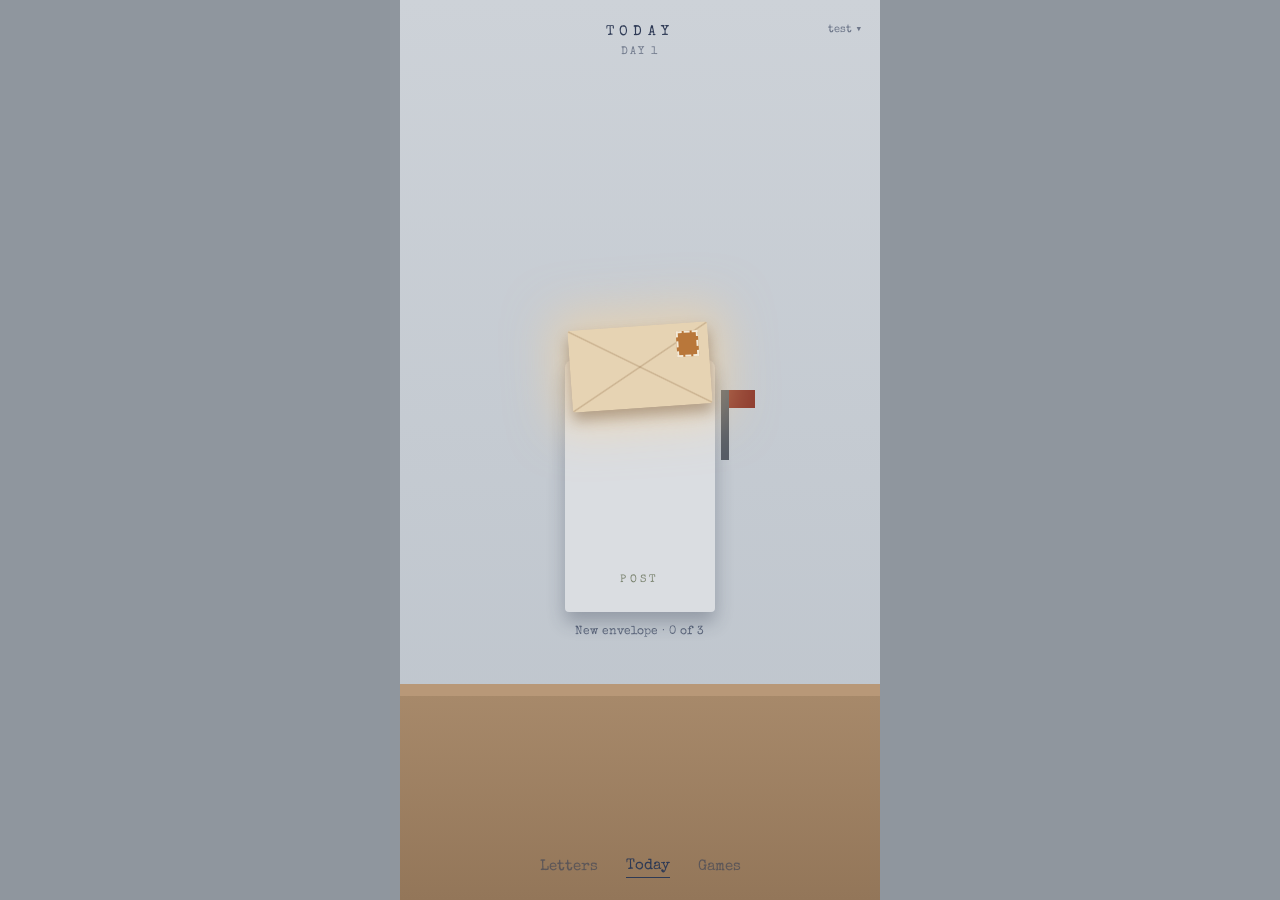
==== web/index.html @ 754bbfd7 "Clickable room prototype (visual v2): swipe between calendar, post and stamp board; envelope of 10 r" ====
<!doctype html>
<html lang="en" class="rmh"><head><meta charset="utf-8">
<meta name="viewport" content="width=device-width,initial-scale=1,viewport-fit=cover,user-scalable=no">
<meta name="theme-color" content="#CDD2D8">
<title>Postie — daily puzzles</title>
<link rel="preconnect" href="https://fonts.googleapis.com"><link rel="preconnect" href="https://fonts.gstatic.com" crossorigin>
<link rel="stylesheet" href="https://fonts.googleapis.com/css2?family=Playfair+Display:wght@600;700&family=Special+Elite&family=Fraunces:opsz,wght@9..144,500&family=Nunito:wght@400;600;700&display=swap">
<link rel="stylesheet" href="kit/kit.css">
<link rel="stylesheet" href="kit/room.css">
</head><body><div class="rm" id="room"></div>
<script src="kit/kit.js"></script>
<script src="games.js"></script>
<script src="js/room.js"></script>
</body></html>
---- web/kit/kit.css ----
/* Postie Kit — Milk · Apricot · Sage. Tokens from design/ref/ (ui-kit-sheet, milk-garden-palette).
   Games use only these tokens and classes; no game-specific colours. Light theme only (MVP). */
:root{
  --milk:#F5EFE5; --card:#FCF7EC; --sand:#EDE5D4; --line:#D8C6A9;
  --ink:#536342; --txt:#2F3A26; --mut:#7B8470; --bad:#B0603A;
  --apr:#E8B093; --sage:#B1BA96; --blue:#AECAD1; --butter:#F1CA7D;
  --r8:8px; --r12:12px; --r16:16px; --r20:20px;
  --font:'Nunito',system-ui,-apple-system,'Segoe UI',sans-serif;
  --title:'Fraunces',Georgia,serif;
}
*{box-sizing:border-box;-webkit-tap-highlight-color:transparent}
html,body{margin:0;min-height:100%;background:var(--milk);color:var(--txt);font:16px/1.45 var(--font);-webkit-text-size-adjust:100%}
body{touch-action:manipulation}
button{font:inherit;color:inherit}
#app{max-width:480px;margin:0 auto;min-height:100vh;min-height:100dvh;display:flex;flex-direction:column;position:relative}
main{flex:1;padding:4px 16px 28px}

/* header */
header{display:flex;align-items:center;justify-content:space-between;padding:12px 10px 4px;min-height:60px;gap:4px}
header .t{flex:1;text-align:center;min-width:0}
header h1{font:500 21px/1.2 var(--title);margin:0;letter-spacing:.01em}
header small{display:block;color:var(--mut);font-size:13px}
header .sp{width:44px;flex:none}
.ib{width:44px;height:44px;flex:none;border:0;background:none;color:var(--ink);display:grid;place-items:center;border-radius:var(--r12);cursor:pointer}
.ib:active{background:var(--sand)}
.ib[disabled]{opacity:.35;cursor:default}
svg.ic{width:24px;height:24px;stroke:currentColor;fill:none;stroke-width:1.6;stroke-linecap:round;stroke-linejoin:round}

/* gallery — layout after Almanac Training Mode: 2 per row, framed card, big icon, name, progress strip */
.gal-h{font:italic 600 34px/1.1 var(--title);text-align:center;margin:18px 0 22px;color:var(--txt)}
.tiles{display:grid;grid-template-columns:1fr 1fr;gap:16px 14px}
.tile{position:relative;display:flex;flex-direction:column;align-items:stretch;padding:0;border:2px solid var(--txt);border-radius:var(--r16);background:var(--card);
  box-shadow:0 4px 0 var(--txt);cursor:pointer;overflow:hidden;text-align:center;transition:transform .08s,box-shadow .08s}
.tile:active{transform:translateY(3px);box-shadow:0 1px 0 var(--txt)}
.tile .art{padding:18px 0 6px;display:grid;place-items:center}
.tile .art img{width:68%;max-width:120px;aspect-ratio:1;display:block;border-radius:22%;box-shadow:0 0 0 2px var(--txt)}
.tile b{display:block;font:600 19px/1.15 var(--title);padding:6px 8px 12px;letter-spacing:.01em}
.tile .pr{position:relative;height:30px;background:var(--sand);border-top:2px solid var(--txt);font:600 14px/30px var(--font);font-variant-numeric:tabular-nums;color:var(--txt)}
.tile .pr i{position:absolute;inset:0 auto 0 0;background:var(--sage)}
.tile .pr span{position:relative}
.tile .mail{position:absolute;top:8px;right:8px;width:34px;height:34px;border-radius:50%;background:var(--milk);border:2px solid var(--txt);display:grid;place-items:center;color:var(--txt)}
.tile .mail svg.ic{width:18px;height:18px}
.tile.away{background:var(--milk)} .tile.away .art,.tile.away b{opacity:.45}

/* level grid inside a game */
.prog{display:flex;align-items:center;gap:12px;margin:4px 6px 18px}
.bar{flex:1;height:10px;border-radius:5px;background:var(--sand);overflow:hidden}.bar i{display:block;height:100%;background:var(--sage)}
.lvgrid{display:grid;grid-template-columns:repeat(3,1fr);gap:12px;margin:0 6px}
.lv{aspect-ratio:1;border-radius:var(--r16);border:1.5px solid var(--line);background:var(--card);font:600 17px var(--font);cursor:pointer;display:flex;flex-direction:column;align-items:center;justify-content:center;gap:4px;color:var(--txt)}
.lv svg.ic{width:26px;height:26px;stroke-width:2}
.lv.done{background:var(--sage);border-color:var(--sage)}
.lv.cur{background:var(--ink);border-color:var(--ink);color:#fff}
.lv.far{opacity:.5;background:transparent}
.bottom{position:sticky;bottom:0;padding:12px 16px calc(14px + env(safe-area-inset-bottom));background:linear-gradient(to top,var(--milk) 70%,rgba(245,239,229,0))}

/* buttons */
.btn{min-height:48px;border-radius:var(--r12);border:1.5px solid var(--ink);background:var(--ink);color:#fff;font:600 16px var(--font);cursor:pointer;padding:0 22px;letter-spacing:.02em}
.btn.o{background:none;color:var(--ink)}
.btn.s{min-height:40px;font-size:15px;padding:0 16px}
.btn.w{width:100%}
.btn[disabled]{opacity:.4;cursor:default}
.btn:active{filter:brightness(.92)}
.row{display:flex;gap:10px;justify-content:center;flex-wrap:wrap;margin:12px 0}

/* in-game text */
.rules{background:var(--card);border:1px solid var(--line);border-radius:var(--r16);padding:10px 14px;font-size:14px;color:var(--mut);margin:2px 0 12px}
.rules b{color:var(--txt);font-weight:700}
.stat{display:flex;justify-content:center;gap:18px;color:var(--mut);margin:6px 0;font-size:15px;font-variant-numeric:tabular-nums}
.stat b{color:var(--txt);font-weight:700}
.msg{text-align:center;min-height:24px;color:var(--mut);margin:6px 0;font-size:15px}
.msg.bad{color:var(--bad)}
.lbl{font-size:12px;letter-spacing:.1em;text-transform:uppercase;color:var(--mut);margin:16px 0 8px}

/* board primitives */
.board{position:relative;margin:12px auto;user-select:none;-webkit-user-select:none;touch-action:none}
.grid{display:grid;gap:6px;margin:12px auto;user-select:none;-webkit-user-select:none;touch-action:none}
.cell{aspect-ratio:1;border-radius:var(--r12);border:1.5px solid var(--line);background:var(--card);display:grid;place-items:center;position:relative;font:700 20px var(--font);transition:background .15s,transform .12s}
.cell.void{visibility:hidden}
.cell.wall{background:var(--ink);border-color:var(--ink)}
.cell.sel{border-color:var(--blue);box-shadow:0 0 0 2px var(--blue)}
.c-apr{background:var(--apr);border-color:var(--apr)}.c-blue{background:var(--blue);border-color:var(--blue)}.c-sage{background:var(--sage);border-color:var(--sage)}.c-butter{background:var(--butter);border-color:var(--butter)}.c-sand{background:var(--line);border-color:var(--line)}.c-ink{background:var(--ink);border-color:var(--ink);color:#fff}
.on-color{color:#fff}
svg.pc{width:56%;height:56%;stroke:var(--txt);stroke-width:1.6;stroke-linejoin:round}
.c-apr svg.pc,.c-blue svg.pc,.c-sage svg.pc,.c-butter svg.pc,.c-sand svg.pc,.c-ink svg.pc{stroke:#fff;stroke-width:2}
.c-apr svg.ic,.c-blue svg.ic,.c-sage svg.ic,.c-butter svg.ic,.c-sand svg.ic,.c-ink svg.ic{stroke:#fff;stroke-width:2.2;width:60%;height:60%}
.badge{position:absolute;transform:translate(-50%,-50%);min-width:26px;height:26px;border-radius:13px;display:grid;place-items:center;font:700 13px var(--font);padding:0 6px;border:1.5px solid var(--txt);background:var(--card)}
.chips{display:flex;gap:8px;justify-content:center;flex-wrap:wrap}
.chip{min-width:48px;height:44px;border-radius:var(--r12);border:1.5px solid var(--line);background:var(--card);font:700 18px var(--font);cursor:pointer}
.chip.on{border-color:var(--ink);box-shadow:0 0 0 1.5px var(--ink)}.chip.used{opacity:.35}
.dim{opacity:.35}
.ghost{opacity:.5}

/* motion */
.shake{animation:pk-sh .22s}@keyframes pk-sh{25%{transform:translateX(-4px)}75%{transform:translateX(4px)}}
.popin{animation:pk-pop .22s ease-out}@keyframes pk-pop{0%{transform:scale(.86)}100%{transform:scale(1)}}
@media (prefers-reduced-motion:reduce){.shake,.popin,.tile{animation:none;transition:none}}

/* dialogs */
.ov{position:fixed;inset:0;background:rgba(245,239,229,.86);backdrop-filter:blur(6px);display:flex;align-items:center;justify-content:center;padding:28px;z-index:10}
.dlg{background:var(--card);border:1px solid var(--line);border-radius:var(--r20);padding:26px 22px;width:100%;max-width:360px;text-align:center}
.dlg h2{font:500 28px var(--title);margin:14px 0 4px}.dlg p{color:var(--mut);margin:0 0 18px}
.dlg .btn{width:100%;margin-top:8px}
.chk{width:58px;height:58px;margin:4px auto 0;border:1.5px solid var(--ink);border-radius:16px;transform:rotate(45deg);display:grid;place-items:center;color:var(--ink)}
.chk svg.ic{transform:rotate(-45deg);width:28px;height:28px}
a.lnk{color:var(--ink)}
---- web/kit/room.css ----
/* Postie room prototype — visual v2 (design/VISUAL.md): cool calculated room, warm real things from the postman. */
.rm{--navy:#2E3A55;--paper:#F3EAD8;--kraft:#E6D3B3;--wall1:#CDD2D8;--wall2:#BCC3CB;--wood1:#A88A6B;--wood2:#937659;--seal:#8C3A2E;
  --ochre:#B9773A;--dblue:#6F8FB3;--dsage:#4A5246;--mustard:#C9922E;--choco:#8C5A33}
html.rmh,html.rmh body{height:100%;margin:0;overflow:hidden;background:#8f969e;overscroll-behavior:none}
.rm{position:fixed;inset:0;max-width:480px;margin:0 auto;overflow:hidden;font-family:'Special Elite',ui-monospace,monospace;color:var(--navy);user-select:none;-webkit-user-select:none;touch-action:none;background:var(--wall1)}
.rm .serif{font-family:'Playfair Display',Georgia,serif}
.rm .obar button,.rm .tabs button,.rm .tool,.rm .pbtn,.rm .seal{font:inherit;color:inherit;background:none;border:0;cursor:pointer;padding:0}
/* layers */
.rm .ly{position:absolute;top:0;bottom:0;left:0;width:300%;will-change:transform}
.rm .wall{left:-20%;width:340%;background:linear-gradient(var(--wall1),var(--wall2))}
.rm .desk{position:absolute;left:-10%;right:-10%;bottom:0;height:24%;background:linear-gradient(var(--wood1),var(--wood2))}
.rm .desk:before{content:"";position:absolute;inset:0 0 auto;height:12px;background:#B89878}
.rm .pan{position:absolute;top:0;bottom:0;width:33.3333%}
/* top + nav */
.rm .hud{position:absolute;inset:0;pointer-events:none;z-index:5}
.rm .hud>*{pointer-events:auto}
.rm .title{position:absolute;top:calc(22px + env(safe-area-inset-top));left:0;right:0;text-align:center;font-size:14px;letter-spacing:.38em;pointer-events:none}
.rm .day{position:absolute;top:calc(44px + env(safe-area-inset-top));left:0;right:0;text-align:center;font-size:11px;letter-spacing:.2em;opacity:.55;pointer-events:none}
.rm .tabs{position:absolute;bottom:calc(22px + env(safe-area-inset-bottom));left:0;right:0;display:flex;justify-content:center;gap:28px;font-size:15px;color:rgba(46,58,85,.55)}
.rm .tabs button.on{color:var(--navy);border-bottom:1.5px solid var(--navy)}
.rm .tool{position:absolute;top:calc(16px + env(safe-area-inset-top));right:12px;font-size:11px;opacity:.6;padding:6px}
/* calendar object */
.rm .calo{position:absolute;left:12%;right:12%;top:20%;height:44%;background:var(--paper);border-radius:4px;box-shadow:0 10px 16px rgba(40,50,70,.22);cursor:pointer}
.rm .calo .hd{height:44px;background:var(--choco);color:var(--paper);display:grid;place-items:center;font-size:17px;letter-spacing:.3em;border-radius:4px 4px 0 0}
.rm .calo .rings{position:absolute;top:-8px;left:22%;right:22%;display:flex;justify-content:space-between}.rm .calo .rings i{width:8px;height:18px;border-radius:4px;background:#555c66}
.rm .calo .g{display:grid;grid-template-columns:repeat(7,1fr);gap:5px;padding:12px}
.rm .calo .g b{aspect-ratio:1;border-radius:3px;background:rgba(46,58,85,.07);position:relative}
.rm .calo .g b.s{background:var(--kraft)}.rm .calo .g b.s:after{content:"";position:absolute;inset:3px;border:1.5px solid rgba(140,58,46,.55);border-radius:50%}
.rm .calo .g b.t{outline:2px solid var(--navy)}
.rm .calo .ft{position:absolute;bottom:12px;left:0;right:0;text-align:center;font-size:13px}
/* post object */
.rm .boxo{position:absolute;left:50%;width:150px;margin-left:-75px;top:40%;height:28%;background:#DADDE1;border-radius:8px 8px 4px 4px;box-shadow:0 10px 18px rgba(40,50,70,.3);cursor:pointer}
.rm .boxo .slot{position:absolute;left:24px;right:24px;top:34px;height:10px;background:#3b4250;border-radius:4px}
.rm .boxo .lbl{position:absolute;left:0;right:0;bottom:16px;text-align:center;font-size:11px;letter-spacing:.3em}
.rm .boxo .flag{position:absolute;right:-14px;top:30px;width:8px;height:70px;background:#555c66;transform-origin:50% 100%}
.rm .boxo .flag:after{content:"";position:absolute;left:8px;top:0;width:26px;height:18px;background:var(--seal)}
.rm .boxo .flag.down{transform:rotate(90deg)}
.rm .envo{position:absolute;left:50%;top:calc(40% - 34px);width:140px;margin-left:-70px;height:82px;background:var(--kraft);border-radius:3px;transform:rotate(-4deg);cursor:pointer;
  box-shadow:0 8px 14px rgba(80,50,20,.35),0 0 46px 16px rgba(255,214,150,.5);animation:rm-breathe 3s ease-in-out infinite;
  background-image:linear-gradient(150deg,transparent 49%,rgba(120,80,40,.25) 50%,transparent 51%),linear-gradient(210deg,transparent 49%,rgba(120,80,40,.25) 50%,transparent 51%)}
.rm .envo .st{position:absolute;right:10px;top:8px;width:22px;height:26px;background:var(--ochre);outline:2px dashed var(--paper);outline-offset:-2px}
@keyframes rm-breathe{50%{box-shadow:0 8px 14px rgba(80,50,20,.35),0 0 60px 22px rgba(255,214,150,.65)}}
.rm .note{position:absolute;left:50%;top:calc(40% + 28% + 12px);transform:translateX(-50%);font-size:12px;opacity:.7;white-space:nowrap;text-align:center}
/* desk items */
.rm .letto{position:absolute;bottom:9%;width:120px;height:86px;background:var(--paper);transform:rotate(7deg);box-shadow:0 10px 16px rgba(60,40,20,.3);padding:11px;box-sizing:border-box;cursor:pointer}
.rm .letto p{margin:0 0 7px;height:4px;background:rgba(46,58,85,.35);border-radius:2px}
/* board object */
.rm .boardo{position:absolute;left:8%;right:8%;top:16%;bottom:30%;background:#5B4232;border-radius:6px;box-shadow:0 10px 18px rgba(40,50,70,.3);padding:10px;box-sizing:border-box;cursor:pointer;
  display:grid;grid-template-columns:repeat(3,1fr);grid-auto-rows:1fr;gap:7px;overflow:hidden}
/* stamps */
.rm .stp{background:var(--paper);padding:6px;position:relative;
  -webkit-mask:linear-gradient(#000 0 0) content-box,radial-gradient(2.6px at 50% 50%,#0000 96%,#000) -4px -4px/8px 8px;mask:linear-gradient(#000 0 0) content-box,radial-gradient(2.6px at 50% 50%,#0000 96%,#000) -4px -4px/8px 8px}
.rm .stp .in{height:100%;box-sizing:border-box;display:flex;flex-direction:column;align-items:center;justify-content:space-between;padding:6px 4px 5px;color:var(--paper);outline:2px solid var(--paper);outline-offset:-4px;text-align:center;overflow:hidden}
.rm .stp .in img{flex:1;min-height:0;width:78%;object-fit:contain;filter:grayscale(1) contrast(1.4) brightness(1.15);mix-blend-mode:screen;opacity:.9}
.rm .stp .nm{font:700 10px 'Playfair Display',Georgia,serif;text-transform:uppercase;letter-spacing:.03em;line-height:1.05}
.rm .stp .pg{font:700 13px 'Playfair Display',Georgia,serif;line-height:1}.rm .stp .pg small{font-size:10px;opacity:.8}
.rm .stp.away .in{background:transparent!important;color:rgba(46,58,85,.45);outline:1.5px dashed rgba(46,58,85,.35);justify-content:center;gap:4px;font-size:9px}
.rm .stp.mini .in{padding:3px}.rm .stp.mini .nm,.rm .stp.mini .pg{display:none}
/* overlays */
.rm .ov{position:absolute;inset:0;z-index:10;background:linear-gradient(var(--wall1),var(--wall2));display:flex;flex-direction:column;animation:rm-up .28s ease-out}
@keyframes rm-up{from{transform:translateY(40px);opacity:0}}
.rm .ov .obar{display:flex;align-items:center;justify-content:space-between;padding:calc(14px + env(safe-area-inset-top)) 12px 6px;font-size:14px;letter-spacing:.3em}
.rm .ov .obar button{width:44px;height:44px;display:grid;place-items:center}
.rm .ov .obar svg{width:24px;height:24px;stroke:var(--navy);fill:none;stroke-width:1.6;stroke-linecap:round;stroke-linejoin:round}
.rm .ov .body{flex:1;overflow:auto;padding:6px 16px 24px;touch-action:pan-y;-webkit-overflow-scrolling:touch}
.rm .hint{text-align:center;font-size:13px;margin:10px 0;opacity:.8}
.rm .pbtn{display:block;width:100%;height:48px;border-radius:10px;background:var(--navy)!important;color:var(--paper)!important;font-size:15px!important;letter-spacing:.12em;margin-top:12px}
.rm .pbtn.o{background:transparent!important;color:var(--navy)!important;border:1.5px solid var(--navy)!important}
.rm .pbtn[disabled]{opacity:.35}
/* envelope view */
.rm .envb{position:relative;height:190px;background:var(--kraft);border-radius:4px;box-shadow:0 10px 18px rgba(80,50,20,.3);margin-top:6px;
  background-image:linear-gradient(162deg,transparent 49.6%,rgba(120,80,40,.25) 50%,transparent 50.4%),linear-gradient(198deg,transparent 49.6%,rgba(120,80,40,.25) 50%,transparent 50.4%)}
.rm .envb .slots{position:absolute;right:12px;top:12px;display:flex;gap:6px}
.rm .envb .sl{width:40px;height:48px;border:1.5px dashed rgba(46,58,85,.45);border-radius:2px;display:grid;place-items:center;font-size:11px;color:rgba(46,58,85,.5)}
.rm .envb .sl.f{border:0}.rm .envb .sl .stp{width:40px;height:48px;box-sizing:border-box;padding:4px}
.rm .envb .to{position:absolute;left:18px;bottom:16px;font-size:12px;line-height:1.7}
.rm .seal{position:absolute;left:50%;top:84px;margin-left:-30px;width:60px;height:60px;border-radius:50%;background:var(--seal);box-shadow:0 3px 6px rgba(0,0,0,.3);display:grid;place-items:center;color:var(--paper);font:700 11px 'Playfair Display';text-align:center;line-height:1.15;cursor:pointer}
.rm .seal.open{background:#3f6b4f;animation:rm-pulse 1.4s ease-in-out infinite}
@keyframes rm-pulse{50%{transform:scale(1.08)}}
.rm .pm{position:absolute;left:120px;top:20px;width:86px;height:86px;border:2.5px solid rgba(140,58,46,.75);border-radius:50%;display:grid;place-items:center;font-size:11px;color:rgba(140,58,46,.85);transform:rotate(-14deg);text-align:center;line-height:1.3}
.rm .cards{display:grid;grid-template-columns:repeat(3,1fr);gap:9px}
.rm .card{height:100px;background:var(--paper);border-radius:4px;box-shadow:0 4px 8px rgba(40,50,70,.18);position:relative;padding:8px;box-sizing:border-box;text-align:left;cursor:pointer;overflow:hidden}
.rm .card .nm{font:700 10px 'Playfair Display';text-transform:uppercase;line-height:1.1}
.rm .card img{position:absolute;left:50%;top:52%;width:44px;height:44px;margin:-22px 0 0 -22px;opacity:.85}
.rm .card .d{position:absolute;left:8px;bottom:6px;font-size:11px;letter-spacing:.15em}
.rm .card .lv{position:absolute;right:8px;bottom:6px;font-size:11px;opacity:.7}
.rm .card.done:after{content:"✓";position:absolute;right:6px;top:22px;width:38px;height:38px;border:2px solid rgba(140,58,46,.7);border-radius:50%;transform:rotate(-12deg);display:grid;place-items:center;color:rgba(140,58,46,.8);font-size:18px}
.rm .card.x{grid-column:span 3;height:76px;background:var(--navy);color:var(--paper)}.rm .card.x img{left:auto;right:24px;filter:invert(1);opacity:.7}
/* letter view */
.rm .paper{background:var(--paper);border-radius:3px;box-shadow:0 12px 22px rgba(40,50,70,.25);padding:26px 22px 30px;margin-top:8px;font-size:17px;line-height:1.55;color:#1f2638;transform:rotate(-.6deg)}
.rm .paper .re{margin-top:18px;padding-top:14px;border-top:1px dashed rgba(46,58,85,.3)}
.rm .paper .sg{margin-top:22px;text-align:right;font-size:13px;opacity:.6;letter-spacing:.2em}
/* stamp picker */
.rm .pick{display:grid;grid-template-columns:repeat(3,1fr);gap:10px;margin-top:10px}
.rm .pick .stp{height:118px;cursor:pointer}.rm .pick .stp.on{outline:3px solid var(--navy);outline-offset:2px}
.rm .pick .stp .lvn{position:absolute;right:10px;top:9px;font:700 11px 'Playfair Display';color:var(--paper)}
/* games sheet */
.rm .sheet{background:#5B4232;border-radius:6px;padding:12px;display:grid;grid-template-columns:repeat(3,1fr);grid-auto-rows:118px;gap:10px;grid-auto-flow:dense}
.rm .sheet .stp{cursor:pointer}.rm .sheet .stp.t{grid-row:span 2}.rm .sheet .stp.w{grid-column:span 2}
.rm .sheet .stp.t .nm{font-size:12px}.rm .sheet .stp .pg{font-size:15px}
/* levels */
.rm .lvg{display:grid;grid-template-columns:repeat(3,1fr);gap:10px}
.rm .lvg button{aspect-ratio:1;background:var(--paper);border-radius:4px;box-shadow:0 3px 6px rgba(40,50,70,.15);font:700 18px 'Playfair Display';color:var(--navy);position:relative}
.rm .lvg button.done{background:var(--kraft)}.rm .lvg button.done:after{content:"";position:absolute;inset:16%;border:2px solid rgba(140,58,46,.55);border-radius:50%;transform:rotate(-10deg)}
.rm .lvg button.cur{background:var(--navy);color:var(--paper)}
.rm .lvg button small{display:block;font:11px 'Special Elite';letter-spacing:.1em;opacity:.6}
/* calendar view */
.rm .calv{background:var(--paper);border-radius:4px;box-shadow:0 10px 18px rgba(40,50,70,.22);padding-bottom:14px}
.rm .calv .hd{height:50px;background:var(--choco);color:var(--paper);display:grid;place-items:center;font-size:17px;letter-spacing:.25em;border-radius:4px 4px 0 0}
.rm .calv .wk,.rm .calv .days{display:grid;grid-template-columns:repeat(7,1fr);gap:5px;padding:0 10px}
.rm .calv .wk{padding-top:10px;font-size:10px;opacity:.6;text-align:center}
.rm .calv .dd{height:54px;border-radius:3px;background:rgba(46,58,85,.05);position:relative;font-size:10px;padding:3px;box-sizing:border-box;opacity:.7;cursor:default}
.rm .calv .dd.s{background:transparent;opacity:1;cursor:pointer}
.rm .calv .dd.s .e{position:absolute;left:3px;right:3px;bottom:4px;height:27px;background:var(--kraft);border-radius:2px;box-shadow:0 2px 3px rgba(0,0,0,.15)}
.rm .calv .dd.s .e i{position:absolute;top:3px;width:8px;height:10px;outline:1px solid var(--paper);outline-offset:-1px}
.rm .calv .dd.s .e:after{content:"";position:absolute;right:-3px;top:-7px;width:16px;height:16px;border:1.5px solid rgba(140,58,46,.6);border-radius:50%}
.rm .calv .dd.t{outline:2px solid var(--navy);opacity:1}
.rm .calv .ft{text-align:center;font-size:13px;margin-top:12px}
/* play */
.rm .ov.play{background:#C9CED4}
.rm .ov.play .body{padding-top:0}
.rm .ov.play .stage{background:var(--paper);border-radius:6px;box-shadow:0 12px 22px rgba(40,50,70,.22);padding:10px 8px 14px;margin-top:4px}
.rm .ov.play .rules{font-family:system-ui,sans-serif}
.rm .toast{position:absolute;left:50%;bottom:90px;transform:translateX(-50%);background:var(--navy);color:var(--paper);padding:10px 16px;border-radius:8px;font-size:13px;z-index:30;white-space:nowrap;animation:rm-up .25s ease-out}
.rm .wonstamp{display:flex;gap:16px;align-items:center;justify-content:center;margin:16px 0}
.rm .wonstamp .stp{width:86px;height:104px;animation:rm-drop .5s cubic-bezier(.2,1.4,.4,1)}
@keyframes rm-drop{from{transform:translateY(-60px) rotate(-20deg);opacity:0}}
.rm .ly{pointer-events:none}.rm [data-tap]{pointer-events:auto}
.rm .stp .in img{filter:none;mix-blend-mode:normal;opacity:1;border-radius:18%;max-width:64px}
.rm .stp.mini .in img{width:84%}
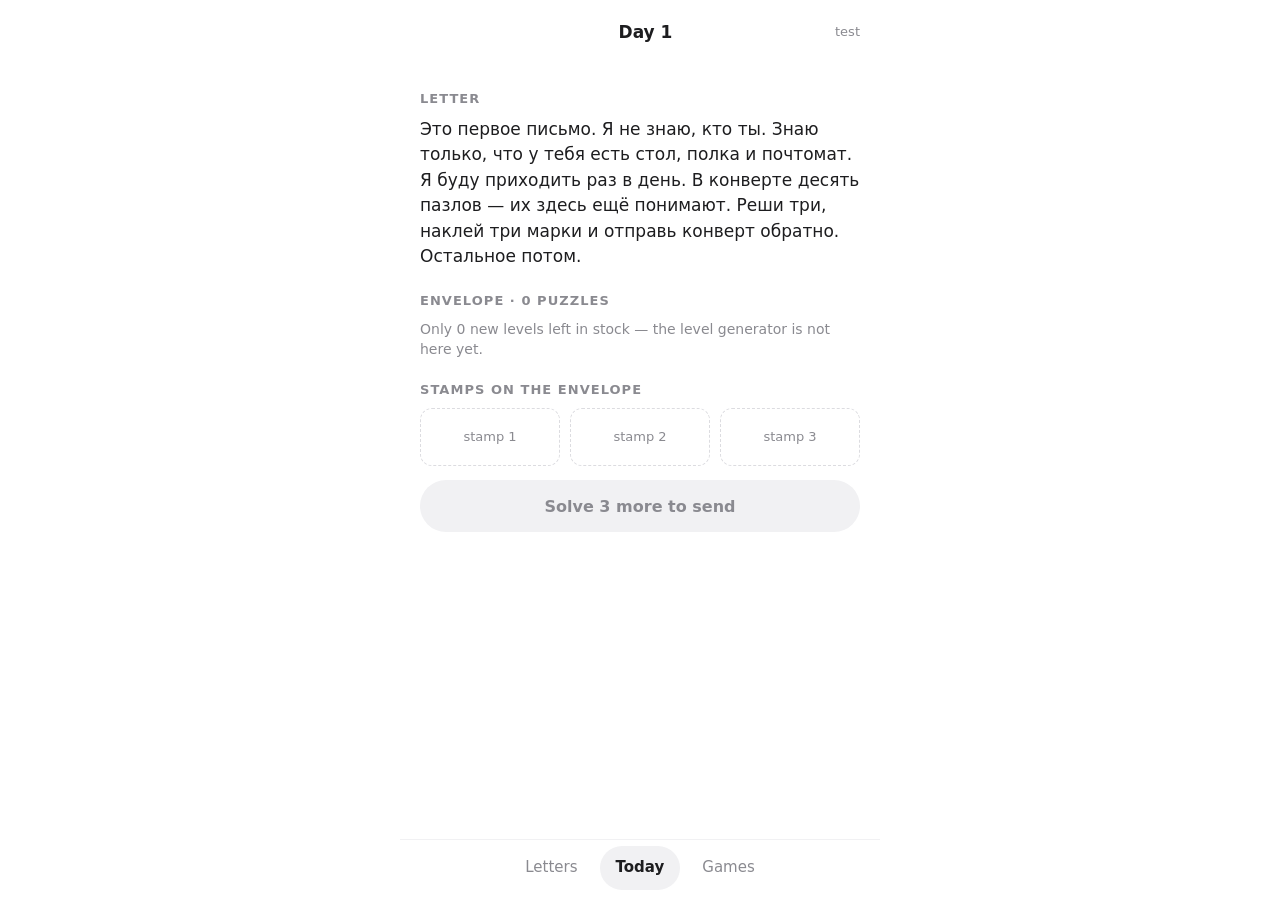
==== commit 4721c870: "Flat prototype of the whole loop: three screens, letter open at once, envelope of 10 new levels (1-5" ====
--- a/web/index.html
+++ b/web/index.html
@@ -1,14 +1,12 @@
 <!doctype html>
-<html lang="en" class="rmh"><head><meta charset="utf-8">
+<html lang="en"><head><meta charset="utf-8">
 <meta name="viewport" content="width=device-width,initial-scale=1,viewport-fit=cover,user-scalable=no">
-<meta name="theme-color" content="#CDD2D8">
+<meta name="theme-color" content="#FFFFFF">
 <title>Postie — daily puzzles</title>
-<link rel="preconnect" href="https://fonts.googleapis.com"><link rel="preconnect" href="https://fonts.gstatic.com" crossorigin>
-<link rel="stylesheet" href="https://fonts.googleapis.com/css2?family=Playfair+Display:wght@600;700&family=Special+Elite&family=Fraunces:opsz,wght@9..144,500&family=Nunito:wght@400;600;700&display=swap">
 <link rel="stylesheet" href="kit/kit.css">
-<link rel="stylesheet" href="kit/room.css">
-</head><body><div class="rm" id="room"></div>
+<link rel="stylesheet" href="kit/flat.css">
+</head><body><div class="fl" id="app"></div>
 <script src="kit/kit.js"></script>
 <script src="games.js"></script>
-<script src="js/room.js"></script>
+<script src="js/main.js"></script>
 </body></html>
--- a/web/kit/flat.css
+++ b/web/kit/flat.css
@@ -0,0 +1,61 @@
+/* Postie — flat prototype (author decision 2026-11-16): no art, white screen, plain dots. Logic first, art later.
+   Overrides the old kit tokens so game boards are flat too. */
+:root{
+  --milk:#FFFFFF; --card:#FFFFFF; --sand:#F1F1F3; --line:#DCDCE0;
+  --ink:#1D1D1F; --txt:#1D1D1F; --mut:#8A8A90; --bad:#E8475F;
+  --apr:#E8475F; --sage:#7BB58A; --blue:#6C8CC4; --butter:#FFCB5C;
+  --font:system-ui,-apple-system,'Segoe UI',Roboto,sans-serif; --title:var(--font);
+  --easy:#6C8CC4; --mid:#FFCB5C; --hard:#E8475F; --top:#1D1D1F;
+}
+html,body{height:100%;background:#fff;overflow:hidden}
+.fl{max-width:480px;margin:0 auto;height:100vh;height:100dvh;display:flex;flex-direction:column;position:relative;background:#fff}
+.fl .top{display:flex;align-items:center;justify-content:space-between;padding:10px 16px 6px;min-height:52px;flex:none}
+.fl .top b{font-weight:600;font-size:17px}
+.fl .top button,.fl .tabs button{border:0;background:none;cursor:pointer}
+.fl .top .tst{color:var(--mut);font-size:13px;min-height:44px;padding:0 4px}
+.fl .pans{flex:1;display:flex;overflow-x:auto;overflow-y:hidden;scroll-snap-type:x mandatory;scrollbar-width:none}
+.fl .pans::-webkit-scrollbar{display:none}
+.fl .pan{flex:0 0 100%;scroll-snap-align:center;scroll-snap-stop:always;overflow-y:auto;padding:8px 20px 24px}
+.fl .tabs{flex:none;display:flex;justify-content:center;gap:6px;padding:6px 16px calc(10px + env(safe-area-inset-bottom));border-top:1px solid var(--sand)}
+.fl .tabs button{min-height:44px;padding:0 16px;color:var(--mut);font-size:15px;border-radius:22px}
+.fl .tabs button.on{color:var(--txt);background:var(--sand);font-weight:600}
+.fl h2{font-size:13px;font-weight:600;letter-spacing:.08em;text-transform:uppercase;color:var(--mut);margin:22px 0 8px}
+.fl .letter{font-size:17px;line-height:1.5}
+.fl .letter .re{margin-top:12px;color:var(--mut)}
+.fl .rowi{display:flex;align-items:center;gap:12px;min-height:52px;width:100%;border:0;border-bottom:1px solid var(--sand);background:none;text-align:left;cursor:pointer;padding:0;font-size:16px;color:var(--txt)}
+.fl .rowi .nm{flex:1}
+.fl .rowi small{color:var(--mut);font-size:14px;font-variant-numeric:tabular-nums}
+.fl .rowi.away{color:var(--mut);cursor:default}
+.fl .dot{width:22px;height:22px;border-radius:50%;flex:none;display:grid;place-items:center;color:#fff;border:2px solid transparent}
+.fl .dot.d1{border-color:var(--easy)}.fl .dot.d2{border-color:var(--mid)}.fl .dot.d3{border-color:var(--hard)}.fl .dot.d4{border-color:var(--top)}
+.fl .dot.ok.d1{background:var(--easy)}.fl .dot.ok.d2{background:var(--mid)}.fl .dot.ok.d3{background:var(--hard)}.fl .dot.ok.d4{background:var(--top)}
+.fl .dot svg.ic{width:14px;height:14px;stroke-width:3}
+.fl .stick{min-height:36px;padding:0 12px;border-radius:18px;border:1.5px solid var(--line);background:#fff;font-size:13px;cursor:pointer;color:var(--txt)}
+.fl .stick.on{background:var(--txt);border-color:var(--txt);color:#fff}
+.fl .slots{display:flex;gap:10px;margin:8px 0 14px}
+.fl .slot{flex:1;min-height:58px;border-radius:12px;border:1.5px dashed var(--line);display:flex;flex-direction:column;align-items:center;justify-content:center;font-size:13px;color:var(--mut);text-align:center;padding:4px}
+.fl .slot.f{border-style:solid;color:#fff;font-weight:600}
+.fl .slot.f small{font-weight:400;opacity:.9}
+.fl .slot.d1{background:var(--easy);border-color:var(--easy)}.fl .slot.d2{background:var(--mid);border-color:var(--mid);color:var(--txt)}.fl .slot.d3{background:var(--hard);border-color:var(--hard)}.fl .slot.d4{background:var(--top);border-color:var(--top)}
+.fl .big{width:100%;min-height:52px;border-radius:26px;border:0;background:var(--txt);color:#fff;font-size:16px;font-weight:600;cursor:pointer}
+.fl .big[disabled]{background:var(--sand);color:var(--mut);cursor:default}
+.fl .big.o{background:var(--sand);color:var(--txt);margin-top:10px}
+.fl .note{color:var(--mut);font-size:14px;margin:8px 0}
+.fl .days{display:grid;grid-template-columns:repeat(7,1fr);gap:10px 6px;margin-top:8px}
+.fl .dd{aspect-ratio:1;border-radius:50%;border:1.5px solid var(--line);background:#fff;font-size:14px;cursor:pointer;color:var(--txt);padding:0}
+.fl .dd.s{background:var(--txt);border-color:var(--txt);color:#fff}
+.fl .dd.t{border-color:var(--txt);border-width:2px}
+.fl .dd.no{border-color:transparent;color:var(--line);cursor:default}
+.fl .lvs{display:grid;grid-template-columns:repeat(5,1fr);gap:10px;margin-top:8px}
+.fl .lvs button{aspect-ratio:1;border-radius:50%;border:2px solid var(--line);background:#fff;font-size:15px;cursor:pointer;padding:0;color:var(--txt)}
+.fl .lvs .d1{border-color:var(--easy)}.fl .lvs .d2{border-color:var(--mid)}.fl .lvs .d3{border-color:var(--hard)}.fl .lvs .d4{border-color:var(--top)}
+.fl .lvs .ok.d1{background:var(--easy);color:#fff}.fl .lvs .ok.d2{background:var(--mid)}.fl .lvs .ok.d3{background:var(--hard);color:#fff}.fl .lvs .ok.d4{background:var(--top);color:#fff}
+/* full-screen sheet (play, game page, a past day, test) */
+.fl .sh{position:absolute;inset:0;background:#fff;z-index:5;display:flex;flex-direction:column}
+.fl .sh .bar2{display:flex;align-items:center;justify-content:space-between;padding:6px 6px 2px;flex:none;min-height:56px}
+.fl .sh .bar2 .t{flex:1;text-align:center;font-weight:600}
+.fl .sh .bar2 .t small{display:block;font-weight:400;color:var(--mut);font-size:13px}
+.fl .sh .body{flex:1;overflow-y:auto;padding:4px 20px 28px}
+.fl .sh.play .body{padding:4px 12px 28px}
+.fl .toast{position:absolute;left:50%;bottom:84px;transform:translateX(-50%);background:var(--txt);color:#fff;padding:10px 16px;border-radius:20px;font-size:14px;z-index:9;white-space:nowrap}
+.fl .rules{border:0;background:var(--sand);border-radius:12px}
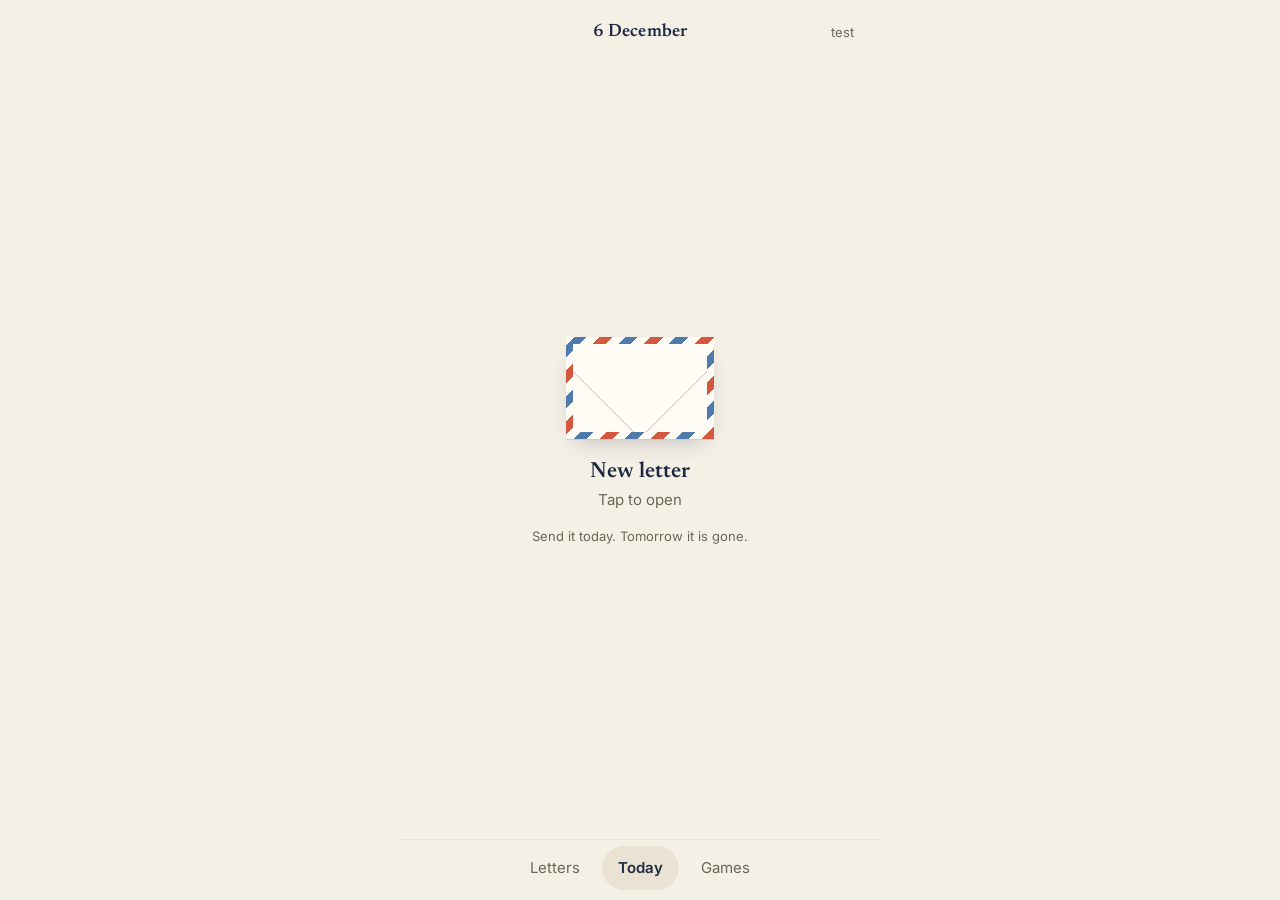
==== commit 9b78b022: "Three looks on the live prototype (test > Look): Post — paper, ink, airmail edge and perforated stam" ====
--- a/web/index.html
+++ b/web/index.html
@@ -1,8 +1,13 @@
 <!doctype html>
 <html lang="en"><head><meta charset="utf-8">
 <meta name="viewport" content="width=device-width,initial-scale=1,viewport-fit=cover,user-scalable=no">
-<meta name="theme-color" content="#FFFFFF">
 <title>Postie — daily puzzles</title>
+<script>/* the look is chosen before anything is drawn: post (default) · night · plain — switch in "test" */
+(function () { var l = 'post'; try { l = localStorage.getItem('postie:look') || l; } catch (e) {}
+  document.documentElement.setAttribute('data-look', l);
+  var m = document.createElement('meta'); m.name = 'theme-color'; m.content = { post: '#F5F0E6', night: '#131926', plain: '#FFFFFF' }[l] || '#F5F0E6'; document.head.appendChild(m); })();</script>
+<link rel="preconnect" href="https://fonts.googleapis.com"><link rel="preconnect" href="https://fonts.gstatic.com" crossorigin>
+<link rel="stylesheet" href="https://fonts.googleapis.com/css2?family=Inter:wght@400;500;600;700&family=Newsreader:opsz,wght@6..72,400;6..72,600&display=swap">
 <link rel="stylesheet" href="kit/kit.css">
 <link rel="stylesheet" href="kit/flat.css">
 </head><body><div class="fl" id="app"></div>
--- a/web/kit/flat.css
+++ b/web/kit/flat.css
@@ -1,61 +1,185 @@
-/* Postie — flat prototype (author decision 2026-11-16): no art, white screen, plain dots. Logic first, art later.
-   Overrides the old kit tokens so game boards are flat too. */
+/* Postie — prototype shell. Everything is built from tokens, so a look is a set of tokens plus a few touches.
+   Looks (html[data-look]): "post" — paper and ink, the recommended one · "night" — the letter is the light in a dark room ·
+   "plain" — black and white, no character (the logic-only look of 2026-11-16).
+   Shapes carry the meaning: a circle is a puzzle (or a level), a square is a stamp. Difficulty is not shown.
+   Colour lives inside the game boards only; the shell has one accent. */
 :root{
+  /* plain */
   --milk:#FFFFFF; --card:#FFFFFF; --sand:#F1F1F3; --line:#DCDCE0;
-  --ink:#1D1D1F; --txt:#1D1D1F; --mut:#8A8A90; --bad:#E8475F;
-  --apr:#E8475F; --sage:#7BB58A; --blue:#6C8CC4; --butter:#FFCB5C;
-  --font:system-ui,-apple-system,'Segoe UI',Roboto,sans-serif; --title:var(--font);
-  --easy:#6C8CC4; --mid:#FFCB5C; --hard:#E8475F; --top:#1D1D1F;
+  --ink:#1D1D1F; --txt:#1D1D1F; --mut:#77777D; --on:#FFFFFF; --bad:#E8475F; --accent:#1D1D1F;
+  --apr:#E8475F; --sage:#7BB58A; --blue:#6C8CC4; --butter:#FFCB5C; --stone:#B9B9C0;
+  --font:system-ui,-apple-system,'Segoe UI',Roboto,sans-serif; --title:var(--font); --voice:var(--font);
+  --stampbg:var(--milk); --r-btn:26px;
 }
-html,body{height:100%;background:#fff;overflow:hidden}
-.fl{max-width:480px;margin:0 auto;height:100vh;height:100dvh;display:flex;flex-direction:column;position:relative;background:#fff}
+/* post: warm paper, navy ink, one postal red. Serif is the postman's voice; sans is the interface. */
+html[data-look="post"]{
+  --milk:#F5F0E6; --card:#FFFCF5; --sand:#EAE3D3; --line:#D6CDB9;
+  --ink:#1E2A44; --txt:#1E2A44; --mut:#6B6658; --on:#FFFCF5; --bad:#C8442F; --accent:#C8442F;
+  --apr:#D4573F; --sage:#5F9A78; --blue:#4E7BAB; --butter:#E2A534; --stone:#B5AB96;
+  --font:'Inter',system-ui,-apple-system,'Segoe UI',Roboto,sans-serif; --title:'Newsreader',Georgia,'Times New Roman',serif; --voice:var(--title);
+  --stampbg:#EDE4D0;
+}
+/* night: a dark room, the letter is the only warm light */
+html[data-look="night"]{
+  --milk:#131926; --card:#1B2333; --sand:#232D40; --line:#34405A;
+  --ink:#ECE5D5; --txt:#ECE5D5; --mut:#97A0B2; --on:#131926; --bad:#F0705A; --accent:#F2C14E;
+  --apr:#F0705A; --sage:#7CC79A; --blue:#7AA7E0; --butter:#F2C14E; --stone:#5C6780;
+  --font:'Inter',system-ui,-apple-system,'Segoe UI',Roboto,sans-serif; --title:'Newsreader',Georgia,'Times New Roman',serif; --voice:var(--title);
+  --stampbg:#EFE6D2;
+}
+
+html,body{height:100%;background:var(--milk);overflow:hidden}
+.fl{max-width:480px;margin:0 auto;height:100vh;height:100dvh;display:flex;flex-direction:column;position:relative;background:var(--milk);color:var(--txt)}
+.fl button{font:inherit;color:inherit}
 .fl .top{display:flex;align-items:center;justify-content:space-between;padding:10px 16px 6px;min-height:52px;flex:none}
-.fl .top b{font-weight:600;font-size:17px}
+.fl .top b{font:600 18px var(--title);letter-spacing:.01em}
 .fl .top button,.fl .tabs button{border:0;background:none;cursor:pointer}
-.fl .top .tst{color:var(--mut);font-size:13px;min-height:44px;padding:0 4px}
+.fl .top .tst{color:var(--mut);font-size:13px;min-height:44px;min-width:44px;padding:0 4px}
 .fl .pans{flex:1;display:flex;overflow-x:auto;overflow-y:hidden;scroll-snap-type:x mandatory;scrollbar-width:none}
 .fl .pans::-webkit-scrollbar{display:none}
 .fl .pan{flex:0 0 100%;scroll-snap-align:center;scroll-snap-stop:always;overflow-y:auto;padding:8px 20px 24px}
 .fl .tabs{flex:none;display:flex;justify-content:center;gap:6px;padding:6px 16px calc(10px + env(safe-area-inset-bottom));border-top:1px solid var(--sand)}
 .fl .tabs button{min-height:44px;padding:0 16px;color:var(--mut);font-size:15px;border-radius:22px}
 .fl .tabs button.on{color:var(--txt);background:var(--sand);font-weight:600}
-.fl h2{font-size:13px;font-weight:600;letter-spacing:.08em;text-transform:uppercase;color:var(--mut);margin:22px 0 8px}
-.fl .letter{font-size:17px;line-height:1.5}
-.fl .letter .re{margin-top:12px;color:var(--mut)}
-.fl .rowi{display:flex;align-items:center;gap:12px;min-height:52px;width:100%;border:0;border-bottom:1px solid var(--sand);background:none;text-align:left;cursor:pointer;padding:0;font-size:16px;color:var(--txt)}
-.fl .rowi .nm{flex:1}
-.fl .rowi small{color:var(--mut);font-size:14px;font-variant-numeric:tabular-nums}
-.fl .rowi.away{color:var(--mut);cursor:default}
-.fl .dot{width:22px;height:22px;border-radius:50%;flex:none;display:grid;place-items:center;color:#fff;border:2px solid transparent}
-.fl .dot.d1{border-color:var(--easy)}.fl .dot.d2{border-color:var(--mid)}.fl .dot.d3{border-color:var(--hard)}.fl .dot.d4{border-color:var(--top)}
-.fl .dot.ok.d1{background:var(--easy)}.fl .dot.ok.d2{background:var(--mid)}.fl .dot.ok.d3{background:var(--hard)}.fl .dot.ok.d4{background:var(--top)}
-.fl .dot svg.ic{width:14px;height:14px;stroke-width:3}
-.fl .stick{min-height:36px;padding:0 12px;border-radius:18px;border:1.5px solid var(--line);background:#fff;font-size:13px;cursor:pointer;color:var(--txt)}
-.fl .stick.on{background:var(--txt);border-color:var(--txt);color:#fff}
-.fl .slots{display:flex;gap:10px;margin:8px 0 14px}
-.fl .slot{flex:1;min-height:58px;border-radius:12px;border:1.5px dashed var(--line);display:flex;flex-direction:column;align-items:center;justify-content:center;font-size:13px;color:var(--mut);text-align:center;padding:4px}
-.fl .slot.f{border-style:solid;color:#fff;font-weight:600}
-.fl .slot.f small{font-weight:400;opacity:.9}
-.fl .slot.d1{background:var(--easy);border-color:var(--easy)}.fl .slot.d2{background:var(--mid);border-color:var(--mid);color:var(--txt)}.fl .slot.d3{background:var(--hard);border-color:var(--hard)}.fl .slot.d4{background:var(--top);border-color:var(--top)}
-.fl .big{width:100%;min-height:52px;border-radius:26px;border:0;background:var(--txt);color:#fff;font-size:16px;font-weight:600;cursor:pointer}
+.fl h2{font-size:12px;font-weight:600;letter-spacing:.1em;text-transform:uppercase;color:var(--mut);margin:22px 0 8px}
+.fl .letter{font:400 18px/1.55 var(--voice)}
+.fl .letter .re{margin-top:14px}
+.fl .note{color:var(--mut);font-size:14px;margin:10px 0}
+.fl .note.c{text-align:center;margin:0 0 6px}
+.fl .big{width:100%;min-height:52px;border-radius:var(--r-btn);border:0;background:var(--ink);color:var(--on);font-size:16px;font-weight:600;cursor:pointer}
 .fl .big[disabled]{background:var(--sand);color:var(--mut);cursor:default}
-.fl .big.o{background:var(--sand);color:var(--txt);margin-top:10px}
-.fl .note{color:var(--mut);font-size:14px;margin:8px 0}
-.fl .days{display:grid;grid-template-columns:repeat(7,1fr);gap:10px 6px;margin-top:8px}
-.fl .dd{aspect-ratio:1;border-radius:50%;border:1.5px solid var(--line);background:#fff;font-size:14px;cursor:pointer;color:var(--txt);padding:0}
-.fl .dd.s{background:var(--txt);border-color:var(--txt);color:#fff}
-.fl .dd.t{border-color:var(--txt);border-width:2px}
-.fl .dd.no{border-color:transparent;color:var(--line);cursor:default}
-.fl .lvs{display:grid;grid-template-columns:repeat(5,1fr);gap:10px;margin-top:8px}
-.fl .lvs button{aspect-ratio:1;border-radius:50%;border:2px solid var(--line);background:#fff;font-size:15px;cursor:pointer;padding:0;color:var(--txt)}
-.fl .lvs .d1{border-color:var(--easy)}.fl .lvs .d2{border-color:var(--mid)}.fl .lvs .d3{border-color:var(--hard)}.fl .lvs .d4{border-color:var(--top)}
-.fl .lvs .ok.d1{background:var(--easy);color:#fff}.fl .lvs .ok.d2{background:var(--mid)}.fl .lvs .ok.d3{background:var(--hard);color:#fff}.fl .lvs .ok.d4{background:var(--top);color:#fff}
-/* full-screen sheet (play, game page, a past day, test) */
-.fl .sh{position:absolute;inset:0;background:#fff;z-index:5;display:flex;flex-direction:column}
+.fl .big.o{background:var(--sand);color:var(--txt)}
+.fl .big.ghost{background:none;color:var(--mut);font-weight:500;min-height:44px}
+
+/* Today: one thing in the middle */
+.fl .pan.mid{display:flex;align-items:center;justify-content:center}
+.fl .nol{display:flex;flex-direction:column;align-items:center;gap:6px;border:0;background:none;color:var(--txt);padding:24px;font-size:15px;text-align:center}
+.fl button.nol{cursor:pointer}
+.fl .nol b{font:600 22px var(--title);margin-top:16px}.fl .nol span{color:var(--mut)}
+.fl .nol .fine{font-size:13px;margin-top:10px}
+.fl .lnk2{border:0;background:none;min-height:44px;margin-top:8px;font-size:15px;font-weight:600;color:var(--txt);cursor:pointer;text-decoration:underline;text-underline-offset:3px}
+.fl .envi{width:148px;height:102px;border-radius:8px;border:2px solid var(--ink);background:var(--card);position:relative;overflow:hidden}
+.fl .envi::before{content:"";position:absolute;left:50%;top:-76px;width:148px;height:148px;border:2px solid var(--ink);transform:translateX(-50%) rotate(45deg);transform-origin:center}
+.fl .envi.off{border-style:dashed;border-color:var(--line);background:none}.fl .envi.off::before{display:none}
+
+/* full-screen sheet */
+.fl .sh{position:absolute;inset:0;background:var(--milk);z-index:5;display:flex;flex-direction:column}
 .fl .sh .bar2{display:flex;align-items:center;justify-content:space-between;padding:6px 6px 2px;flex:none;min-height:56px}
-.fl .sh .bar2 .t{flex:1;text-align:center;font-weight:600}
-.fl .sh .bar2 .t small{display:block;font-weight:400;color:var(--mut);font-size:13px}
-.fl .sh .body{flex:1;overflow-y:auto;padding:4px 20px 28px}
-.fl .sh.play .body{padding:4px 12px 28px}
-.fl .toast{position:absolute;left:50%;bottom:84px;transform:translateX(-50%);background:var(--txt);color:#fff;padding:10px 16px;border-radius:20px;font-size:14px;z-index:9;white-space:nowrap}
-.fl .rules{border:0;background:var(--sand);border-radius:12px}
+.fl .sh .bar2 .t{flex:1;text-align:center;font:600 18px var(--title);min-width:0}
+.fl .sh .bar2 .t small{display:block;font:400 13px var(--font);color:var(--mut)}
+.fl .sh .bar2 .ib{color:var(--txt)}
+.fl .sh .bar2 .ib.txt{width:auto;padding:0 12px;font-size:15px}
+.fl .sh .body{flex:1;overflow-y:auto;padding:4px 20px 20px}
+.fl .sh .foot{flex:none;padding:8px 20px calc(18px + env(safe-area-inset-bottom))}
+.fl .sh .foot:empty{display:none}
+
+/* three in a row: puzzles, stamps, games */
+.fl .grid3{display:grid;grid-template-columns:repeat(3,1fr);gap:20px 10px;margin-top:18px}
+/* a puzzle — a circle */
+.fl .pzl{border:0;background:none;padding:4px 0;cursor:pointer;display:flex;flex-direction:column;align-items:center;gap:8px;min-width:0}
+.fl .pzl i{width:64px;height:64px;border-radius:50%;border:2.5px solid var(--ink);background:var(--card);display:grid;place-items:center;color:var(--on)}
+.fl .pzl.ok i{background:var(--ink)}
+.fl .pzl i svg.ic{width:28px;height:28px;stroke-width:2.6}
+.fl .pzl b{font-size:14px;font-weight:600;text-align:center;line-height:1.2}
+/* a stamp — a square */
+.fl .stamp{aspect-ratio:1;border:2.5px solid var(--ink);border-radius:6px;background:var(--stampbg);color:var(--txt);display:flex;flex-direction:column;align-items:center;justify-content:center;gap:4px;padding:6px;text-align:center;min-width:0;cursor:default}
+.fl button.stamp{cursor:pointer}
+.fl .stamp b{font-size:13px;font-weight:600;line-height:1.15}
+.fl .stamp small{font-size:15px;font-variant-numeric:tabular-nums}
+.fl .stamp.on{background:var(--ink);color:var(--on)}
+.fl .stamp.used{opacity:.25}
+.fl .stamp.empty{border-style:dashed;border-color:var(--line);background:none}
+.fl .slots{display:grid;grid-template-columns:repeat(3,1fr);gap:10px}
+.fl .envbig{border:2px solid var(--ink);border-radius:10px;background:var(--card);padding:14px 14px 18px;margin-top:10px}
+.fl .envbig .slots{margin:0 0 30px}
+.fl .envbig .to{color:var(--mut);font-size:14px;border-bottom:1px solid var(--line);padding-bottom:6px;width:60%}
+/* a game — just its name and how much is solved */
+.fl .gm{border:0;background:none;padding:10px 0;cursor:pointer;display:flex;flex-direction:column;align-items:center;gap:4px;min-width:0;min-height:76px}
+.fl .gm i{font:600 28px/1.1 var(--title);font-style:normal;font-variant-numeric:tabular-nums}
+.fl .gm b{font-size:14px;font-weight:500;color:var(--mut);text-align:center;line-height:1.2}
+/* levels of a game — circles with numbers */
+.fl .lvs{display:grid;grid-template-columns:repeat(5,1fr);gap:10px;margin-top:14px}
+.fl .lvs button{aspect-ratio:1;border-radius:50%;border:2px solid var(--ink);background:var(--card);font-size:15px;cursor:pointer;padding:0;color:var(--txt)}
+.fl .lvs .ok{background:var(--ink);color:var(--on)}
+
+/* calendar */
+.fl .sent{display:flex;align-items:baseline;gap:8px;margin:18px 0 6px}
+.fl .sent b{font:600 44px/1 var(--title)}.fl .sent span{color:var(--mut)}
+.fl .mon{display:flex;align-items:center;justify-content:space-between;margin:12px -10px 4px}
+.fl .mon b{font:600 17px var(--title)}
+.fl .mon .ib{color:var(--txt)}
+.fl .days{display:grid;grid-template-columns:repeat(7,1fr);gap:8px 4px;margin-top:8px}
+.fl .days.wk span{text-align:center;font-size:12px;color:var(--mut)}
+.fl .dd{aspect-ratio:1;border-radius:50%;border:1.5px solid transparent;background:none;font-size:14px;cursor:pointer;color:var(--txt);padding:0;min-height:36px;font-variant-numeric:tabular-nums}
+.fl .dd.s{background:var(--ink);border-color:var(--ink);color:var(--on)}
+.fl .dd.miss{border-color:var(--line);color:var(--mut);cursor:default}
+.fl .dd.no{color:var(--line);cursor:default}
+.fl .dd.t{box-shadow:0 0 0 2px var(--milk),0 0 0 4px var(--accent)}
+.fl .legend{display:flex;gap:16px;flex-wrap:wrap;margin-top:22px;font-size:13px;color:var(--mut)}
+.fl .legend span{display:flex;align-items:center;gap:6px}
+.fl .legend i{width:14px;height:14px;border-radius:50%;border:1.5px solid var(--line)}
+.fl .legend i.s{background:var(--ink);border-color:var(--ink)}
+.fl .legend i.t{border-color:transparent;box-shadow:0 0 0 1.5px var(--milk),0 0 0 3px var(--accent);width:9px;height:9px;margin:0 3px}
+
+/* toast: top of the screen, never over the buttons */
+.fl .toast{position:absolute;left:50%;top:60px;transform:translateX(-50%);background:var(--ink);color:var(--on);padding:10px 16px;border-radius:20px;font-size:14px;z-index:9;white-space:nowrap}
+
+/* ---------- one frame for every game ---------- */
+.fl .sh.play .body{padding:0 12px 8px;display:flex;flex-direction:column}
+.fl .sh.play .stage{flex:1;min-height:0;overflow-y:auto;overflow-x:hidden}
+.fl .sh.play .stage .msg{display:none}                 /* shown by the frame, in one place */
+.fl .sh.play .stage .stat:empty{display:none}
+.fl .sh.play .say{flex:none;min-height:44px;display:flex;align-items:center;justify-content:center;gap:12px;text-align:center;font-size:14px;color:var(--mut);padding:4px 8px}
+.fl .sh.play .say.bad{color:var(--txt);background:var(--sand);border-radius:12px;justify-content:space-between;text-align:left;padding:8px 8px 8px 14px}
+.fl .sh.play .say button{flex:none;min-height:40px;padding:0 16px;border-radius:20px;border:0;background:var(--ink);color:var(--on);font-size:14px;font-weight:600;cursor:pointer}
+.fl .sh.play .foot{padding-top:0}
+.fl .sh.play .foot .row{display:flex;gap:10px;margin:0;justify-content:center;flex-wrap:nowrap}
+.fl .sh.play .foot .btn{flex:1;max-width:180px;min-height:48px;border-radius:24px;border:0;background:var(--sand);color:var(--txt);font-size:15px;font-weight:600;padding:0 12px}
+.fl .sh.play .foot .btn[disabled]{opacity:.45}
+/* popups over the board: solved, rules */
+.fl .pop{position:absolute;inset:0;z-index:6;background:linear-gradient(color-mix(in srgb,var(--milk) 86%,transparent) 35%,var(--milk) 58%);display:flex;align-items:flex-end;padding:20px 20px calc(18px + env(safe-area-inset-bottom))}
+.fl .popbox{width:100%;display:flex;flex-direction:column;align-items:center;gap:10px;font-size:15px;color:var(--mut)}
+.fl .popbox>b{font:600 24px var(--title);color:var(--txt)}
+.fl .popbox .okc{width:56px;height:56px;border-radius:50%;background:var(--ink);color:var(--on);display:grid;place-items:center}
+.fl .popbox .okc svg.ic{width:26px;height:26px;stroke-width:2.6}
+.fl .popbox>span{margin-bottom:8px}
+.fl .popbox.left{align-items:stretch}
+.fl .popbox .rtext{font-size:16px;line-height:1.5;color:var(--txt);margin-bottom:10px;max-height:55vh;overflow-y:auto}
+.fl .popbox .rtext b{font-weight:700}
+/* look picker in the test sheet */
+.fl .looks{display:flex;gap:8px;margin-top:8px}
+.fl .looks button{flex:1;min-height:48px;border-radius:12px;border:2px solid var(--line);background:none;font-weight:600;cursor:pointer}
+.fl .looks button.on{border-color:var(--ink)}
+
+/* ================= touches of the "post" and "night" looks ================= */
+/* the envelope: an airmail edge — the one ornament of the whole app */
+html[data-look="post"] .fl .envi,html[data-look="night"] .fl .envi,
+html[data-look="post"] .fl .envbig,html[data-look="night"] .fl .envbig{
+  border:7px solid;border-radius:0;
+  border-image:repeating-linear-gradient(-45deg,var(--apr) 0 9px,var(--card) 9px 18px,var(--blue) 18px 27px,var(--card) 27px 36px) 7;
+  box-shadow:0 1px 0 var(--line),0 10px 24px -12px rgba(30,42,68,.35)}
+html[data-look="post"] .fl .envi::before,html[data-look="night"] .fl .envi::before{border-width:1.5px;border-color:var(--line);top:-86px}
+html[data-look="post"] .fl .envi.off,html[data-look="night"] .fl .envi.off{border:2px dashed var(--line);border-image:none;box-shadow:none}
+html[data-look="night"] .fl .envi,html[data-look="night"] .fl .envbig{--card:#F3EAD8;--line:#D8CCB2;--mut:#6B6658;color:#1E2A44;background:#F3EAD8}
+html[data-look="night"] .fl .envbig .to{color:#6B6658}
+/* a stamp: perforated edge, a printed frame inside */
+html[data-look="post"] .fl .stamp:not(.empty),html[data-look="night"] .fl .stamp:not(.empty){
+  width:round(down,100%,12px);justify-self:center;border:0;border-radius:0;padding:12px 8px;color:#1E2A44;position:relative;
+  -webkit-mask:linear-gradient(#000 0 0) center/calc(100% - 10px) calc(100% - 10px) no-repeat,radial-gradient(circle,transparent 3.4px,#000 3.9px) -6px -6px/12px 12px;
+          mask:linear-gradient(#000 0 0) center/calc(100% - 10px) calc(100% - 10px) no-repeat,radial-gradient(circle,transparent 3.4px,#000 3.9px) -6px -6px/12px 12px}
+html[data-look="post"] .fl .stamp:not(.empty)::after,html[data-look="night"] .fl .stamp:not(.empty)::after{content:"";position:absolute;inset:8px;border:1.5px solid currentColor;opacity:.55;pointer-events:none}
+html[data-look="post"] .fl .stamp b,html[data-look="night"] .fl .stamp b{font:600 13px/1.1 var(--font)}
+html[data-look="post"] .fl .stamp small,html[data-look="night"] .fl .stamp small{font:600 20px/1 var(--title)}
+html[data-look="post"] .fl .stamp.on,html[data-look="night"] .fl .stamp.on{background:var(--stampbg);color:#1E2A44}
+html[data-look="post"] .fl .slots .stamp.on:nth-child(1),html[data-look="night"] .fl .slots .stamp.on:nth-child(1){transform:rotate(-2deg)}
+html[data-look="post"] .fl .slots .stamp.on:nth-child(2),html[data-look="night"] .fl .slots .stamp.on:nth-child(2){transform:rotate(1.2deg)}
+html[data-look="post"] .fl .slots .stamp.on:nth-child(3),html[data-look="night"] .fl .slots .stamp.on:nth-child(3){transform:rotate(-.8deg)}
+html[data-look="post"] .fl .stamp.empty,html[data-look="night"] .fl .stamp.empty{border-radius:0;border-width:1.5px}
+/* the letter is paper */
+html[data-look="post"] .fl .letter{font-size:19px}
+html[data-look="night"] .fl .letter{background:#F3EAD8;color:#1E2A44;padding:22px 20px 26px;margin-top:8px;font-size:19px;box-shadow:0 18px 40px -18px rgba(0,0,0,.7)}
+/* the primary button and "today" carry the accent sparingly */
+html[data-look="night"] .fl .big:not(.o):not(.ghost):not([disabled]){background:var(--accent);color:#131926}
+html[data-look="post"] .fl .sh .foot .big:not(.o):not(.ghost):not([disabled]){box-shadow:0 2px 0 rgba(30,42,68,.25)}
+/* boards: softer cells on paper */
+html[data-look="post"] .fl .sh.play .cell{border-color:var(--line)}
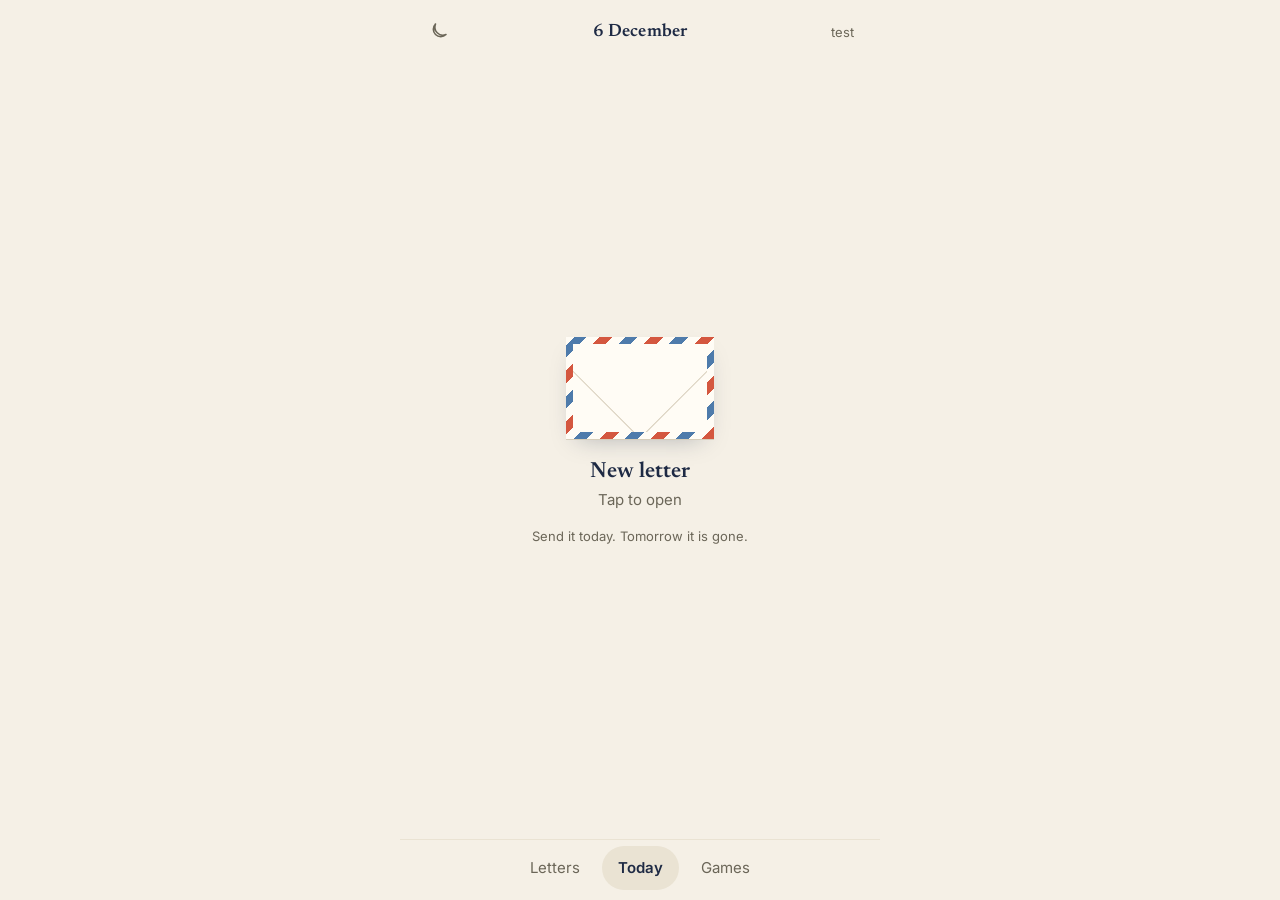
==== commit b4eeda03: "Look decided: Post (light) and Night (dark) with a toggle in the corner of the home screen; Plain re" ====
--- a/web/index.html
+++ b/web/index.html
@@ -2,10 +2,11 @@
 <html lang="en"><head><meta charset="utf-8">
 <meta name="viewport" content="width=device-width,initial-scale=1,viewport-fit=cover,user-scalable=no">
 <title>Postie — daily puzzles</title>
-<script>/* the look is chosen before anything is drawn: post (default) · night · plain — switch in "test" */
-(function () { var l = 'post'; try { l = localStorage.getItem('postie:look') || l; } catch (e) {}
+<script>/* light or dark is set before anything is drawn: the saved choice, else the phone's own setting. Toggle — the corner of the home screen. */
+(function () { var l = null; try { l = localStorage.getItem('postie:look'); } catch (e) {}
+  if (l !== 'post' && l !== 'night') l = window.matchMedia && matchMedia('(prefers-color-scheme: dark)').matches ? 'night' : 'post';
   document.documentElement.setAttribute('data-look', l);
-  var m = document.createElement('meta'); m.name = 'theme-color'; m.content = { post: '#F5F0E6', night: '#131926', plain: '#FFFFFF' }[l] || '#F5F0E6'; document.head.appendChild(m); })();</script>
+  var m = document.createElement('meta'); m.name = 'theme-color'; m.content = l === 'night' ? '#131926' : '#F5F0E6'; document.head.appendChild(m); })();</script>
 <link rel="preconnect" href="https://fonts.googleapis.com"><link rel="preconnect" href="https://fonts.gstatic.com" crossorigin>
 <link rel="stylesheet" href="https://fonts.googleapis.com/css2?family=Inter:wght@400;500;600;700&family=Newsreader:opsz,wght@6..72,400;6..72,600&display=swap">
 <link rel="stylesheet" href="kit/kit.css">
--- a/web/kit/flat.css
+++ b/web/kit/flat.css
@@ -1,30 +1,20 @@
-/* Postie — prototype shell. Everything is built from tokens, so a look is a set of tokens plus a few touches.
-   Looks (html[data-look]): "post" — paper and ink, the recommended one · "night" — the letter is the light in a dark room ·
-   "plain" — black and white, no character (the logic-only look of 2026-11-16).
+/* Postie — the shell. Everything is built from tokens: the look is a set of tokens plus a few touches (design/LOOK.md).
+   Two looks (html[data-look], author decision 2026-11-16): "post" — light: warm paper, navy ink, one postal red;
+   "night" — dark: a dark room where the letter is the only warm light. The toggle is in the corner of the home screen.
+   Serif is the postman's voice (letter, dates, numbers on stamps); sans is the interface.
    Shapes carry the meaning: a circle is a puzzle (or a level), a square is a stamp. Difficulty is not shown.
    Colour lives inside the game boards only; the shell has one accent. */
 :root{
-  /* plain */
-  --milk:#FFFFFF; --card:#FFFFFF; --sand:#F1F1F3; --line:#DCDCE0;
-  --ink:#1D1D1F; --txt:#1D1D1F; --mut:#77777D; --on:#FFFFFF; --bad:#E8475F; --accent:#1D1D1F;
-  --apr:#E8475F; --sage:#7BB58A; --blue:#6C8CC4; --butter:#FFCB5C; --stone:#B9B9C0;
-  --font:system-ui,-apple-system,'Segoe UI',Roboto,sans-serif; --title:var(--font); --voice:var(--font);
-  --stampbg:var(--milk); --r-btn:26px;
-}
-/* post: warm paper, navy ink, one postal red. Serif is the postman's voice; sans is the interface. */
-html[data-look="post"]{
   --milk:#F5F0E6; --card:#FFFCF5; --sand:#EAE3D3; --line:#D6CDB9;
   --ink:#1E2A44; --txt:#1E2A44; --mut:#6B6658; --on:#FFFCF5; --bad:#C8442F; --accent:#C8442F;
   --apr:#D4573F; --sage:#5F9A78; --blue:#4E7BAB; --butter:#E2A534; --stone:#B5AB96;
   --font:'Inter',system-ui,-apple-system,'Segoe UI',Roboto,sans-serif; --title:'Newsreader',Georgia,'Times New Roman',serif; --voice:var(--title);
-  --stampbg:#EDE4D0;
+  --stampbg:#EDE4D0; --r-btn:26px;
 }
-/* night: a dark room, the letter is the only warm light */
 html[data-look="night"]{
-  --milk:#131926; --card:#1B2333; --sand:#232D40; --line:#34405A;
+  --milk:#131926; --card:#1B2333; --sand:#232D40; --line:#3A4764;
   --ink:#ECE5D5; --txt:#ECE5D5; --mut:#97A0B2; --on:#131926; --bad:#F0705A; --accent:#F2C14E;
   --apr:#F0705A; --sage:#7CC79A; --blue:#7AA7E0; --butter:#F2C14E; --stone:#5C6780;
-  --font:'Inter',system-ui,-apple-system,'Segoe UI',Roboto,sans-serif; --title:'Newsreader',Georgia,'Times New Roman',serif; --voice:var(--title);
   --stampbg:#EFE6D2;
 }
 
@@ -146,40 +136,37 @@
 .fl .popbox.left{align-items:stretch}
 .fl .popbox .rtext{font-size:16px;line-height:1.5;color:var(--txt);margin-bottom:10px;max-height:55vh;overflow-y:auto}
 .fl .popbox .rtext b{font-weight:700}
-/* look picker in the test sheet */
-.fl .looks{display:flex;gap:8px;margin-top:8px}
-.fl .looks button{flex:1;min-height:48px;border-radius:12px;border:2px solid var(--line);background:none;font-weight:600;cursor:pointer}
-.fl .looks button.on{border-color:var(--ink)}
+.fl .top .ib.lk{width:44px;height:44px;color:var(--mut)}
 
 /* ================= touches of the "post" and "night" looks ================= */
 /* the envelope: an airmail edge — the one ornament of the whole app */
-html[data-look="post"] .fl .envi,html[data-look="night"] .fl .envi,
-html[data-look="post"] .fl .envbig,html[data-look="night"] .fl .envbig{
+.fl .envi,
+.fl .envbig{
   border:7px solid;border-radius:0;
   border-image:repeating-linear-gradient(-45deg,var(--apr) 0 9px,var(--card) 9px 18px,var(--blue) 18px 27px,var(--card) 27px 36px) 7;
   box-shadow:0 1px 0 var(--line),0 10px 24px -12px rgba(30,42,68,.35)}
-html[data-look="post"] .fl .envi::before,html[data-look="night"] .fl .envi::before{border-width:1.5px;border-color:var(--line);top:-86px}
-html[data-look="post"] .fl .envi.off,html[data-look="night"] .fl .envi.off{border:2px dashed var(--line);border-image:none;box-shadow:none}
+.fl .envi::before{border-width:1.5px;border-color:var(--line);top:-86px}
+.fl .envi.off{border:2px dashed var(--line);border-image:none;box-shadow:none}
 html[data-look="night"] .fl .envi,html[data-look="night"] .fl .envbig{--card:#F3EAD8;--line:#D8CCB2;--mut:#6B6658;color:#1E2A44;background:#F3EAD8}
 html[data-look="night"] .fl .envbig .to{color:#6B6658}
 /* a stamp: perforated edge, a printed frame inside */
-html[data-look="post"] .fl .stamp:not(.empty),html[data-look="night"] .fl .stamp:not(.empty){
+.fl .stamp:not(.empty){
   width:round(down,100%,12px);justify-self:center;border:0;border-radius:0;padding:12px 8px;color:#1E2A44;position:relative;
   -webkit-mask:linear-gradient(#000 0 0) center/calc(100% - 10px) calc(100% - 10px) no-repeat,radial-gradient(circle,transparent 3.4px,#000 3.9px) -6px -6px/12px 12px;
           mask:linear-gradient(#000 0 0) center/calc(100% - 10px) calc(100% - 10px) no-repeat,radial-gradient(circle,transparent 3.4px,#000 3.9px) -6px -6px/12px 12px}
-html[data-look="post"] .fl .stamp:not(.empty)::after,html[data-look="night"] .fl .stamp:not(.empty)::after{content:"";position:absolute;inset:8px;border:1.5px solid currentColor;opacity:.55;pointer-events:none}
-html[data-look="post"] .fl .stamp b,html[data-look="night"] .fl .stamp b{font:600 13px/1.1 var(--font)}
-html[data-look="post"] .fl .stamp small,html[data-look="night"] .fl .stamp small{font:600 20px/1 var(--title)}
-html[data-look="post"] .fl .stamp.on,html[data-look="night"] .fl .stamp.on{background:var(--stampbg);color:#1E2A44}
-html[data-look="post"] .fl .slots .stamp.on:nth-child(1),html[data-look="night"] .fl .slots .stamp.on:nth-child(1){transform:rotate(-2deg)}
-html[data-look="post"] .fl .slots .stamp.on:nth-child(2),html[data-look="night"] .fl .slots .stamp.on:nth-child(2){transform:rotate(1.2deg)}
-html[data-look="post"] .fl .slots .stamp.on:nth-child(3),html[data-look="night"] .fl .slots .stamp.on:nth-child(3){transform:rotate(-.8deg)}
-html[data-look="post"] .fl .stamp.empty,html[data-look="night"] .fl .stamp.empty{border-radius:0;border-width:1.5px}
+.fl .stamp:not(.empty)::after{content:"";position:absolute;inset:8px;border:1.5px solid currentColor;opacity:.55;pointer-events:none}
+.fl .stamp b{font:600 13px/1.1 var(--font)}
+.fl .stamp small{font:600 20px/1 var(--title)}
+.fl .stamp.on{background:var(--stampbg);color:#1E2A44}
+.fl .slots .stamp.on:nth-child(1){transform:rotate(-2deg)}
+.fl .slots .stamp.on:nth-child(2){transform:rotate(1.2deg)}
+.fl .slots .stamp.on:nth-child(3){transform:rotate(-.8deg)}
+.fl .stamp.empty{border-radius:0;border-width:1.5px}
 /* the letter is paper */
-html[data-look="post"] .fl .letter{font-size:19px}
+.fl .letter{font-size:19px}
 html[data-look="night"] .fl .letter{background:#F3EAD8;color:#1E2A44;padding:22px 20px 26px;margin-top:8px;font-size:19px;box-shadow:0 18px 40px -18px rgba(0,0,0,.7)}
 /* the primary button and "today" carry the accent sparingly */
 html[data-look="night"] .fl .big:not(.o):not(.ghost):not([disabled]){background:var(--accent);color:#131926}
-html[data-look="post"] .fl .sh .foot .big:not(.o):not(.ghost):not([disabled]){box-shadow:0 2px 0 rgba(30,42,68,.25)}
+.fl .sh .foot .big:not(.o):not(.ghost):not([disabled]){box-shadow:0 2px 0 rgba(30,42,68,.25)}
 /* boards: softer cells on paper */
-html[data-look="post"] .fl .sh.play .cell{border-color:var(--line)}
+.fl .sh.play .cell{border-color:var(--line)}
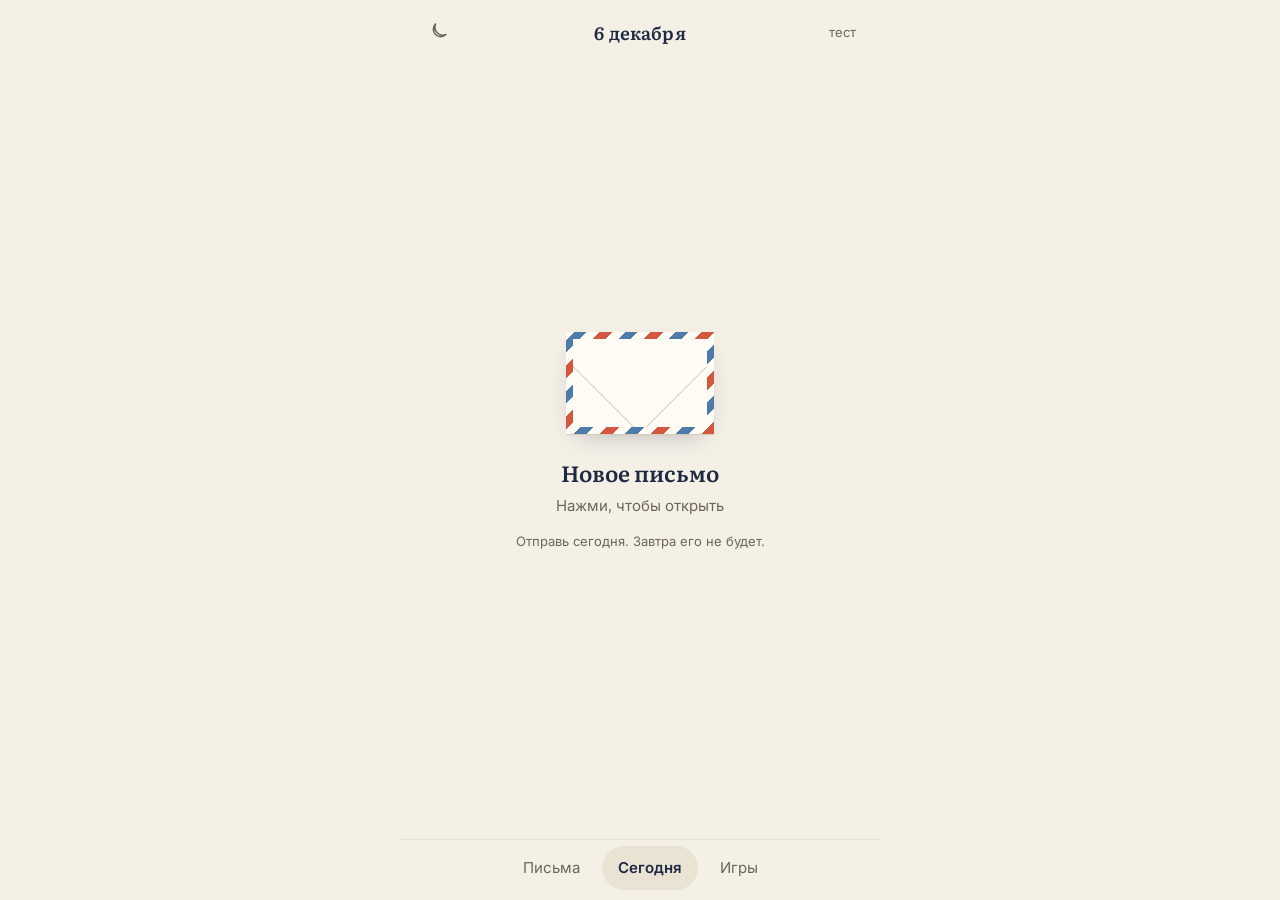
==== commit bfe9e2f5: "The prototype speaks Russian until the polish is done (author decision 2026-11-21); English stays as" ====
--- a/web/index.html
+++ b/web/index.html
@@ -1,18 +1,21 @@
 <!doctype html>
-<html lang="en"><head><meta charset="utf-8">
+<html lang="ru"><head><meta charset="utf-8">
 <meta name="viewport" content="width=device-width,initial-scale=1,viewport-fit=cover,user-scalable=no">
-<title>Postie — daily puzzles</title>
+<title>Postie</title>
 <script>/* light or dark is set before anything is drawn: the saved choice, else the phone's own setting. Toggle — the corner of the home screen. */
 (function () { var l = null; try { l = localStorage.getItem('postie:look'); } catch (e) {}
   if (l !== 'post' && l !== 'night') l = window.matchMedia && matchMedia('(prefers-color-scheme: dark)').matches ? 'night' : 'post';
   document.documentElement.setAttribute('data-look', l);
+  var g = null; try { g = localStorage.getItem('postie:lang'); } catch (e) {} document.documentElement.lang = g === 'en' ? 'en' : 'ru';
   var m = document.createElement('meta'); m.name = 'theme-color'; m.content = l === 'night' ? '#131926' : '#F5F0E6'; document.head.appendChild(m); })();</script>
 <link rel="preconnect" href="https://fonts.googleapis.com"><link rel="preconnect" href="https://fonts.gstatic.com" crossorigin>
-<link rel="stylesheet" href="https://fonts.googleapis.com/css2?family=Inter:wght@400;500;600;700&family=Newsreader:opsz,wght@6..72,400;6..72,600&display=swap">
+<link rel="stylesheet" href="https://fonts.googleapis.com/css2?family=Inter:wght@400;500;600;700&family=Literata:opsz,wght@7..72,400;7..72,600&family=Newsreader:opsz,wght@6..72,400;6..72,600&display=swap">
 <link rel="stylesheet" href="kit/kit.css">
 <link rel="stylesheet" href="kit/flat.css">
 </head><body><div class="fl" id="app"></div>
 <script src="kit/kit.js"></script>
 <script src="games.js"></script>
+<script src="js/letters.js"></script>
+<script src="js/ru.js"></script>
 <script src="js/main.js"></script>
 </body></html>
--- a/web/kit/flat.css
+++ b/web/kit/flat.css
@@ -11,6 +11,8 @@
   --font:'Inter',system-ui,-apple-system,'Segoe UI',Roboto,sans-serif; --title:'Newsreader',Georgia,'Times New Roman',serif; --voice:var(--title);
   --stampbg:#EDE4D0; --r-btn:26px;
 }
+/* Russian (author 2026-11-21): Newsreader has no Cyrillic — the postman's serif is Literata, a book serif of the same kind */
+html[lang="ru"]{--title:'Literata',Georgia,'Times New Roman',serif}
 html[data-look="night"]{
   --milk:#131926; --card:#1B2333; --sand:#232D40; --line:#3A4764;
   --ink:#ECE5D5; --txt:#ECE5D5; --mut:#97A0B2; --on:#131926; --bad:#F0705A; --accent:#F2C14E;
@@ -33,7 +35,7 @@
 .fl .tabs button.on{color:var(--txt);background:var(--sand);font-weight:600}
 .fl h2{font-size:12px;font-weight:600;letter-spacing:.1em;text-transform:uppercase;color:var(--mut);margin:22px 0 8px}
 .fl .letter{font:400 18px/1.55 var(--voice)}
-.fl .letter .re{margin-top:14px}
+.fl .letter .re{margin-bottom:14px}
 .fl .note{color:var(--mut);font-size:14px;margin:10px 0}
 .fl .note.c{text-align:center;margin:0 0 6px}
 .fl .big{width:100%;min-height:52px;border-radius:var(--r-btn);border:0;background:var(--ink);color:var(--on);font-size:16px;font-weight:600;cursor:pointer}
@@ -162,11 +164,54 @@
 .fl .slots .stamp.on:nth-child(2){transform:rotate(1.2deg)}
 .fl .slots .stamp.on:nth-child(3){transform:rotate(-.8deg)}
 .fl .stamp.empty{border-radius:0;border-width:1.5px}
-/* the letter is paper */
+/* the letter */
 .fl .letter{font-size:19px}
-html[data-look="night"] .fl .letter{background:#F3EAD8;color:#1E2A44;padding:22px 20px 26px;margin-top:8px;font-size:19px;box-shadow:0 18px 40px -18px rgba(0,0,0,.7)}
 /* the primary button and "today" carry the accent sparingly */
 html[data-look="night"] .fl .big:not(.o):not(.ghost):not([disabled]){background:var(--accent);color:#131926}
 .fl .sh .foot .big:not(.o):not(.ghost):not([disabled]){box-shadow:0 2px 0 rgba(30,42,68,.25)}
 /* boards: softer cells on paper */
 .fl .sh.play .cell{border-color:var(--line)}
+
+/* the letter is its own thing everywhere: a sheet of paper with the postman's words */
+.fl .letter{background:#FFFCF5;color:#1E2A44;padding:24px 22px 28px;margin-top:8px;border-radius:2px;box-shadow:0 1px 0 var(--line),0 14px 30px -18px rgba(30,42,68,.45)}
+html[data-look="night"] .fl .letter{background:#F3EAD8;box-shadow:0 18px 40px -18px rgba(0,0,0,.7)}
+/* a sent day: two things lying over the calendar — the letter and the envelope */
+.fl .veil{position:absolute;inset:0;z-index:7;background:color-mix(in srgb,#1E2A44 80%,transparent);display:flex;align-items:center;justify-content:center;padding:14px 20px}
+html[data-look="night"] .fl .veil{background:rgba(6,9,16,.88)}
+.fl .daycard{width:100%;max-height:100%;display:flex;flex-direction:column}
+.fl .daycard .dhead{flex:none;display:flex;align-items:center;justify-content:space-between;padding:0 0 4px 2px;color:#FFFCF5}
+.fl .daycard .dhead b{font:600 18px var(--title)}
+.fl .daycard .dhead .ib{color:#FFFCF5;margin-right:-10px}
+.fl .daycard .dbody{overflow-y:auto;padding:0 2px 16px;margin:0 -2px}
+.fl .daycard .letter{margin-top:0;transform:rotate(-.6deg)}
+.fl .daycard .envbig{margin:18px 0 0;transform:rotate(.5deg)}
+.fl .daycard .envbig .slots{margin-bottom:22px}
+
+/* Everything sits around the middle of the screen, not under the top edge (author decision 2026-11-16).
+   Spacers above and below share the free room (a little more below — the optical centre); when content is taller, they vanish and it scrolls. */
+.fl .pan,.fl .sh .body,.fl .sh.play .stage{display:flex;flex-direction:column}
+.fl .pan::before,.fl .sh .body::before,.fl .sh.play .stage::before{content:"";flex:1 0 0}
+.fl .pan::after,.fl .sh .body::after,.fl .sh.play .stage::after{content:"";flex:1.35 0 0}
+.fl .pan.mid::before,.fl .pan.mid::after,.fl .sh.play .body::before,.fl .sh.play .body::after{display:none}
+.fl .pan>*,.fl .sh .body>*,.fl .sh.play .stage>*{flex:none}
+.fl .sh.play .body>.stage{flex:1}
+.fl .daycard .dbody{display:block}.fl .daycard .dbody::before,.fl .daycard .dbody::after{display:none}
+
+/* the hand (kit.js Postie.hand): a finger over the board, never catches touches */
+.hand{position:absolute;left:0;top:0;width:46px;height:46px;margin:-6px 0 0 -21px;pointer-events:none;opacity:0;z-index:5;transform-origin:21px 6px;filter:drop-shadow(0 3px 6px rgba(30,42,68,.25))}
+.hand svg{width:100%;height:100%;fill:#FFFCF5;stroke:#1E2A44;stroke-width:2;stroke-linecap:round;stroke-linejoin:round}
+/* "?" card: a small live board the hand plays on, one short line under it */
+.fl .demo{position:relative;border-radius:16px;background:var(--card);border:1px solid var(--line);padding:14px 10px 10px;display:flex;flex-direction:column;align-items:center;gap:8px;overflow:hidden}
+.fl .demo .dstage{position:relative;width:100%;max-width:240px;pointer-events:none}
+.fl .demo .dstage .row,.fl .demo .dstage .msg,.fl .demo .dstage .stat{display:none!important}
+.fl .demo .dsay{font-size:15px;line-height:1.4;color:var(--txt);text-align:center;min-height:42px}
+.fl .demo .ddots{display:flex;gap:6px}.fl .demo .ddots i{width:6px;height:6px;border-radius:50%;background:var(--line)}.fl .demo .ddots i.on{background:var(--ink)}
+/* the letter (author 2026-11-20): line breaks are his; tally marks for the days with no envelope */
+.fl .letter .tx{white-space:pre-line}
+.fl .letter .tally{display:flex;flex-wrap:wrap;gap:6px 14px;margin-bottom:14px}
+.fl .letter .tally svg{display:block;stroke:currentColor;stroke-width:2.2;stroke-linecap:round;fill:none}
+/* the catalogue: paid, open for the first 14 days */
+.fl .cat{display:flex;flex-direction:column;gap:4px;margin:10px 0 4px;font-size:14px;color:var(--mut)}
+.fl .cat b{color:var(--txt);font-weight:600}
+.fl .cat .big{margin-top:10px}
+.fl .gm.lock{opacity:.45}
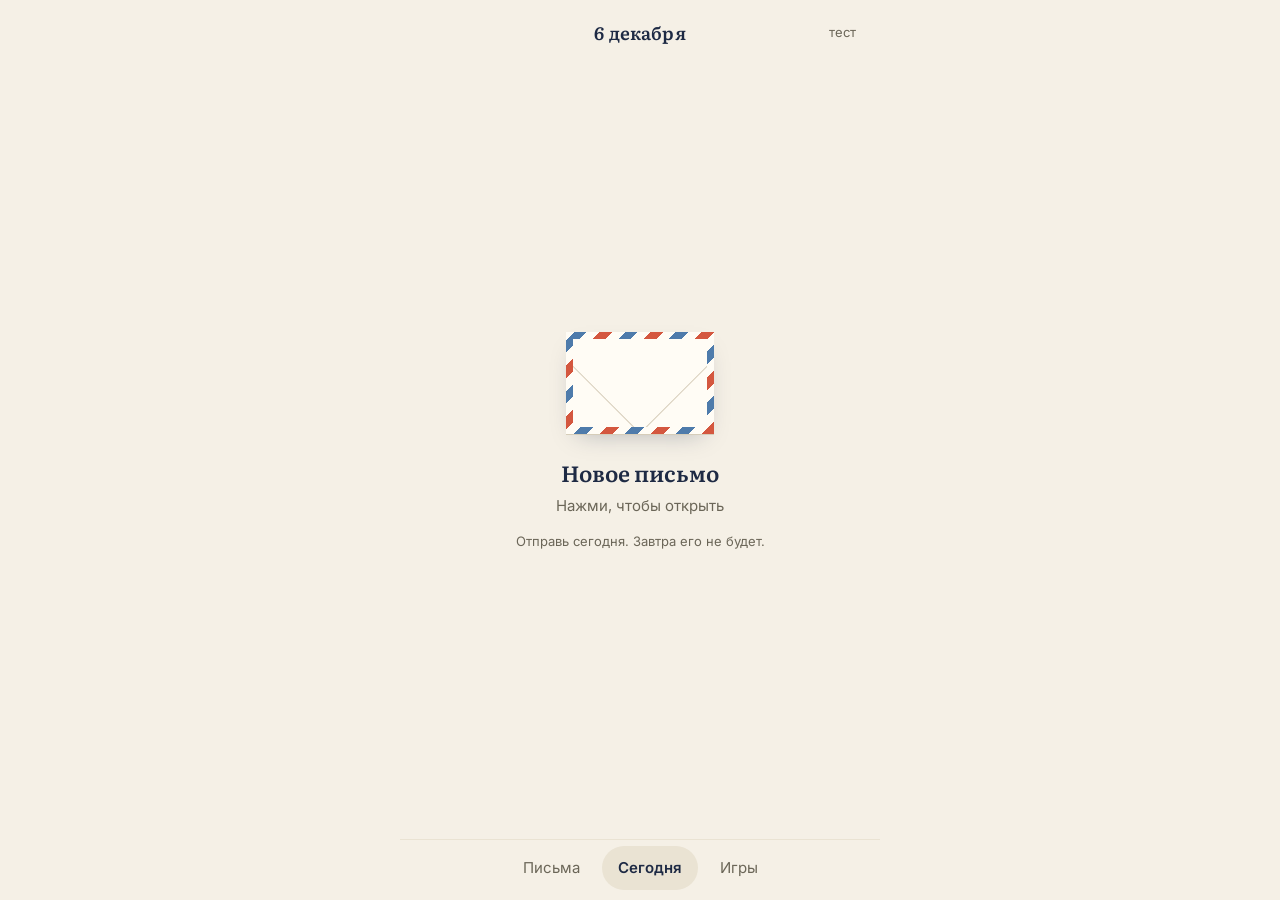
==== commit b982b950: "One look, light: the dark one is gone (author decision 2026-11-21) - no toggle in the corner of the " ====
--- a/web/index.html
+++ b/web/index.html
@@ -2,14 +2,12 @@
 <html lang="ru"><head><meta charset="utf-8">
 <meta name="viewport" content="width=device-width,initial-scale=1,viewport-fit=cover,user-scalable=no">
 <title>Postie</title>
-<script>/* light or dark is set before anything is drawn: the saved choice, else the phone's own setting. Toggle — the corner of the home screen. */
-(function () { var l = null; try { l = localStorage.getItem('postie:look'); } catch (e) {}
-  if (l !== 'post' && l !== 'night') l = window.matchMedia && matchMedia('(prefers-color-scheme: dark)').matches ? 'night' : 'post';
-  document.documentElement.setAttribute('data-look', l);
-  var g = null; try { g = localStorage.getItem('postie:lang'); } catch (e) {} document.documentElement.lang = g === 'en' ? 'en' : 'ru';
-  var m = document.createElement('meta'); m.name = 'theme-color'; m.content = l === 'night' ? '#131926' : '#F5F0E6'; document.head.appendChild(m); })();</script>
+<script>/* one look, light (author 2026-11-21); the language: Russian until the polish is done, English in test */
+(function () { document.documentElement.setAttribute('data-look', 'post');
+  var g = null; try { g = localStorage.getItem('postie:lang'); } catch (e) {} document.documentElement.lang = g === 'en' ? 'en' : 'ru'; })();</script>
+<meta name="theme-color" content="#F5F0E6">
 <link rel="preconnect" href="https://fonts.googleapis.com"><link rel="preconnect" href="https://fonts.gstatic.com" crossorigin>
-<link rel="stylesheet" href="https://fonts.googleapis.com/css2?family=Inter:wght@400;500;600;700&family=Literata:opsz,wght@7..72,400;7..72,600&family=Newsreader:opsz,wght@6..72,400;6..72,600&display=swap">
+<link rel="stylesheet" href="https://fonts.googleapis.com/css2?family=Inter:wght@400;500;600;700&family=Literata:ital,opsz,wght@0,7..72,400;0,7..72,600;1,7..72,600&family=Newsreader:ital,opsz,wght@0,6..72,400;0,6..72,600;1,6..72,600&display=swap">
 <link rel="stylesheet" href="kit/kit.css">
 <link rel="stylesheet" href="kit/flat.css">
 </head><body><div class="fl" id="app"></div>
@@ -17,5 +15,6 @@
 <script src="games.js"></script>
 <script src="js/letters.js"></script>
 <script src="js/ru.js"></script>
+<script src="js/stamps.js"></script>
 <script src="js/main.js"></script>
 </body></html>
--- a/web/kit/flat.css
+++ b/web/kit/flat.css
@@ -1,6 +1,5 @@
 /* Postie — the shell. Everything is built from tokens: the look is a set of tokens plus a few touches (design/LOOK.md).
-   Two looks (html[data-look], author decision 2026-11-16): "post" — light: warm paper, navy ink, one postal red;
-   "night" — dark: a dark room where the letter is the only warm light. The toggle is in the corner of the home screen.
+   One look, light (author 2026-11-21; the dark one is gone): warm paper, navy ink, one postal red.
    Serif is the postman's voice (letter, dates, numbers on stamps); sans is the interface.
    Shapes carry the meaning: a circle is a puzzle (or a level), a square is a stamp. Difficulty is not shown.
    Colour lives inside the game boards only; the shell has one accent. */
@@ -13,12 +12,6 @@
 }
 /* Russian (author 2026-11-21): Newsreader has no Cyrillic — the postman's serif is Literata, a book serif of the same kind */
 html[lang="ru"]{--title:'Literata',Georgia,'Times New Roman',serif}
-html[data-look="night"]{
-  --milk:#131926; --card:#1B2333; --sand:#232D40; --line:#3A4764;
-  --ink:#ECE5D5; --txt:#ECE5D5; --mut:#97A0B2; --on:#131926; --bad:#F0705A; --accent:#F2C14E;
-  --apr:#F0705A; --sage:#7CC79A; --blue:#7AA7E0; --butter:#F2C14E; --stone:#5C6780;
-  --stampbg:#EFE6D2;
-}
 
 html,body{height:100%;background:var(--milk);overflow:hidden}
 .fl{max-width:480px;margin:0 auto;height:100vh;height:100dvh;display:flex;flex-direction:column;position:relative;background:var(--milk);color:var(--txt)}
@@ -138,9 +131,8 @@
 .fl .popbox.left{align-items:stretch}
 .fl .popbox .rtext{font-size:16px;line-height:1.5;color:var(--txt);margin-bottom:10px;max-height:55vh;overflow-y:auto}
 .fl .popbox .rtext b{font-weight:700}
-.fl .top .ib.lk{width:44px;height:44px;color:var(--mut)}
-
-/* ================= touches of the "post" and "night" looks ================= */
+
+/* ================= touches of the look ================= */
 /* the envelope: an airmail edge — the one ornament of the whole app */
 .fl .envi,
 .fl .envbig{
@@ -149,8 +141,6 @@
   box-shadow:0 1px 0 var(--line),0 10px 24px -12px rgba(30,42,68,.35)}
 .fl .envi::before{border-width:1.5px;border-color:var(--line);top:-86px}
 .fl .envi.off{border:2px dashed var(--line);border-image:none;box-shadow:none}
-html[data-look="night"] .fl .envi,html[data-look="night"] .fl .envbig{--card:#F3EAD8;--line:#D8CCB2;--mut:#6B6658;color:#1E2A44;background:#F3EAD8}
-html[data-look="night"] .fl .envbig .to{color:#6B6658}
 /* a stamp: perforated edge, a printed frame inside */
 .fl .stamp:not(.empty){
   width:round(down,100%,12px);justify-self:center;border:0;border-radius:0;padding:12px 8px;color:#1E2A44;position:relative;
@@ -167,17 +157,14 @@
 /* the letter */
 .fl .letter{font-size:19px}
 /* the primary button and "today" carry the accent sparingly */
-html[data-look="night"] .fl .big:not(.o):not(.ghost):not([disabled]){background:var(--accent);color:#131926}
 .fl .sh .foot .big:not(.o):not(.ghost):not([disabled]){box-shadow:0 2px 0 rgba(30,42,68,.25)}
 /* boards: softer cells on paper */
 .fl .sh.play .cell{border-color:var(--line)}
 
 /* the letter is its own thing everywhere: a sheet of paper with the postman's words */
 .fl .letter{background:#FFFCF5;color:#1E2A44;padding:24px 22px 28px;margin-top:8px;border-radius:2px;box-shadow:0 1px 0 var(--line),0 14px 30px -18px rgba(30,42,68,.45)}
-html[data-look="night"] .fl .letter{background:#F3EAD8;box-shadow:0 18px 40px -18px rgba(0,0,0,.7)}
 /* a sent day: two things lying over the calendar — the letter and the envelope */
 .fl .veil{position:absolute;inset:0;z-index:7;background:color-mix(in srgb,#1E2A44 80%,transparent);display:flex;align-items:center;justify-content:center;padding:14px 20px}
-html[data-look="night"] .fl .veil{background:rgba(6,9,16,.88)}
 .fl .daycard{width:100%;max-height:100%;display:flex;flex-direction:column}
 .fl .daycard .dhead{flex:none;display:flex;align-items:center;justify-content:space-between;padding:0 0 4px 2px;color:#FFFCF5}
 .fl .daycard .dhead b{font:600 18px var(--title)}
@@ -215,3 +202,27 @@
 .fl .cat b{color:var(--txt);font-weight:600}
 .fl .cat .big{margin-top:10px}
 .fl .gm.lock{opacity:.45}
+/* the album of games (author 2026-11-21, by the author's mock-up): stamps of different sizes on a grid of 13 square cells across.
+   A stamp: paper with a perforated edge (its sides rounded down to the 12px step of the edge), inside — its field with a thin frame,
+   the name in italic capitals, a rule, the emblem, the share solved at the bottom right. Colours and emblems — web/js/stamps.js. */
+.fl .albw{container-type:inline-size;margin:18px 0 8px}   /* the album's width, so that a row is as tall as a column is wide */
+.fl .album{display:grid;grid-template-columns:repeat(13,1fr);grid-auto-rows:calc(100cqw / 13)}
+.fl .album .slot{display:flex;align-items:center;justify-content:center;min-width:0;min-height:0;
+  filter:drop-shadow(0 1px 1px rgba(20,25,40,.3)) drop-shadow(0 6px 9px rgba(20,25,40,.14))}
+.fl .album .slot.lock{filter:grayscale(1) opacity(.5)}
+.fl .album .stamp.gs{width:round(down,100%,12px);height:round(down,100%,12px);aspect-ratio:auto;padding:0;display:block;position:relative;background:#F1E6CF;container-type:size;cursor:pointer}
+.fl .album .stamp.gs::after{display:none}
+.fl .album .sp{position:absolute;inset:9px;background:var(--bg);color:var(--ink);box-shadow:inset 0 0 0 1.5px var(--frame),inset 0 0 0 4px var(--bg),inset 0 0 0 4.8px var(--frame);
+  display:flex;flex-direction:column;align-items:flex-start;padding:max(9px,7cqmin) max(9px,7cqmin) max(7px,5cqmin);text-align:left;overflow:hidden}
+.fl .album .sp b{font:italic 600 max(11px,min(9.5cqw,22px))/1.02 var(--title);text-transform:uppercase;letter-spacing:.035em}
+.fl .album .sp .rl{display:block;width:42%;height:1.5px;background:currentColor;opacity:.75;margin-top:max(4px,2cqmin)}
+.fl .album .sp .emb{flex:1;min-height:0;width:100%;display:flex;padding:max(6px,6cqmin) 4% max(16px,15cqmin)}
+.fl .album .sp svg.em{width:100%;height:100%;display:block}
+.fl .album .sp small{position:absolute;right:max(9px,7cqmin);bottom:max(7px,5cqmin);font:600 max(12px,min(12cqmin,28px))/1 var(--title);font-variant-numeric:tabular-nums;border-top:1.5px solid;padding-top:3px;min-width:40%;text-align:right}
+.fl .album .slot .stamp.empty{width:100%;height:100%;border-width:1.5px;padding:0;aspect-ratio:auto}
+.fl .album .slot:has(.empty){filter:none}
+/* a wide stamp (Outgrow): the drawing runs along the bottom, the share sits to its right */
+@container (min-aspect-ratio: 2/1) {
+  .fl .album .sp .emb{padding:max(4px,3cqh) 30% 0 0}
+  .fl .album .sp small{font-size:max(16px,min(20cqh,26px))}
+}
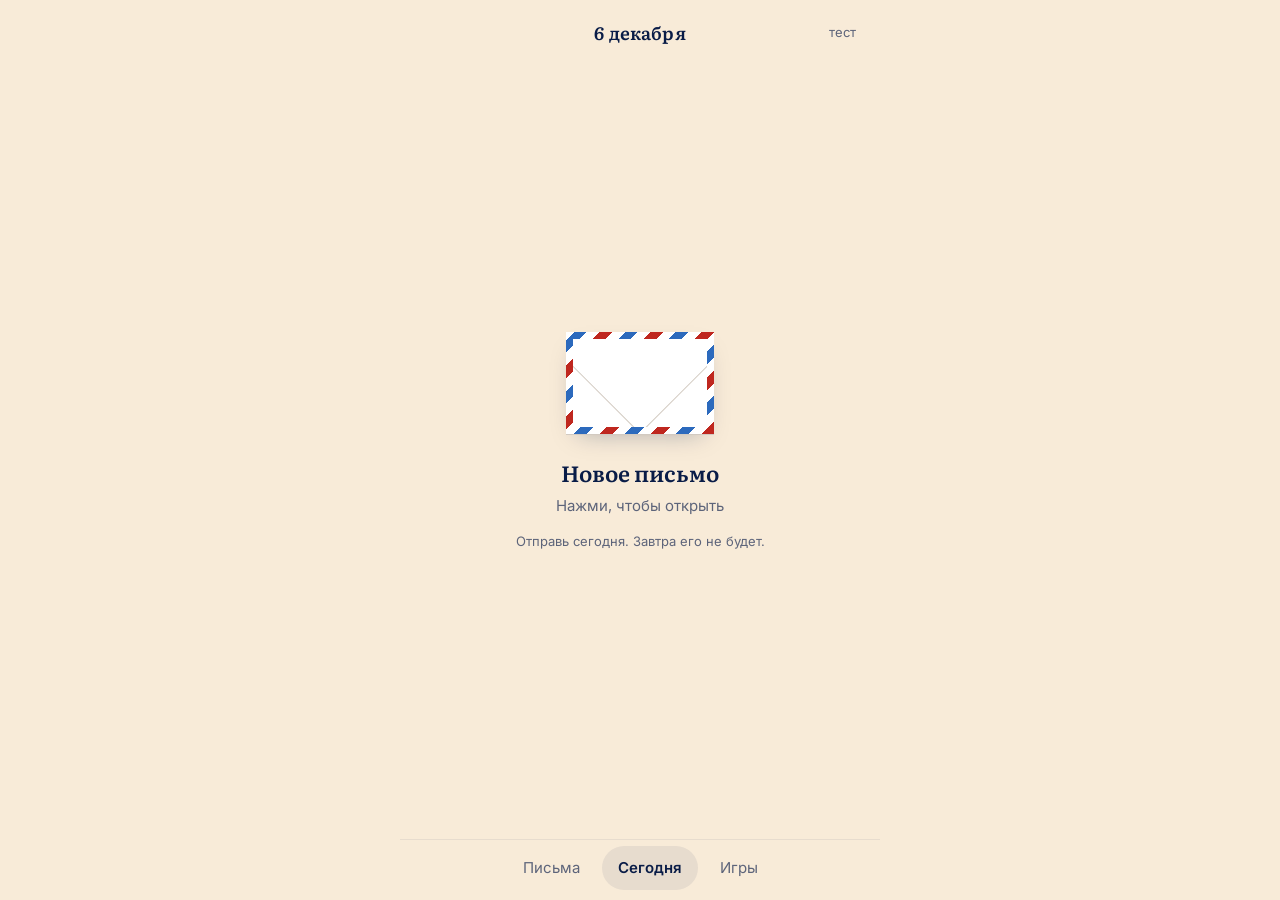
==== commit d14e9b50: "The author's palette (2026-11-21): white, ivory, navy, red, blue, green; the album lies on navy - to" ====
--- a/web/index.html
+++ b/web/index.html
@@ -5,7 +5,7 @@
 <script>/* one look, light (author 2026-11-21); the language: Russian until the polish is done, English in test */
 (function () { document.documentElement.setAttribute('data-look', 'post');
   var g = null; try { g = localStorage.getItem('postie:lang'); } catch (e) {} document.documentElement.lang = g === 'en' ? 'en' : 'ru'; })();</script>
-<meta name="theme-color" content="#F5F0E6">
+<meta name="theme-color" content="#F8EBD8">
 <link rel="preconnect" href="https://fonts.googleapis.com"><link rel="preconnect" href="https://fonts.gstatic.com" crossorigin>
 <link rel="stylesheet" href="https://fonts.googleapis.com/css2?family=Inter:wght@400;500;600;700&family=Literata:ital,opsz,wght@0,7..72,400;0,7..72,600;1,7..72,600&family=Newsreader:ital,opsz,wght@0,6..72,400;0,6..72,600;1,6..72,600&display=swap">
 <link rel="stylesheet" href="kit/kit.css">
--- a/web/kit/flat.css
+++ b/web/kit/flat.css
@@ -3,12 +3,13 @@
    Serif is the postman's voice (letter, dates, numbers on stamps); sans is the interface.
    Shapes carry the meaning: a circle is a puzzle (or a level), a square is a stamp. Difficulty is not shown.
    Colour lives inside the game boards only; the shell has one accent. */
-:root{
-  --milk:#F5F0E6; --card:#FFFCF5; --sand:#EAE3D3; --line:#D6CDB9;
-  --ink:#1E2A44; --txt:#1E2A44; --mut:#6B6658; --on:#FFFCF5; --bad:#C8442F; --accent:#C8442F;
-  --apr:#D4573F; --sage:#5F9A78; --blue:#4E7BAB; --butter:#E2A534; --stone:#B5AB96;
+:root{   /* the palette (author 2026-11-21): white #FFFFFF · ivory #F8EBD8 · navy #091C47 · red #BF271F · blue #2C6ABD · green #41754F;
+           sand, line and the muted text are navy laid thin over ivory; yellow and stone stay for the boards that need more colours */
+  --milk:#F8EBD8; --card:#FFFFFF; --sand:#E7DCCE; --line:#D2CAC1;
+  --ink:#091C47; --txt:#091C47; --mut:#5D647A; --on:#FFFFFF; --bad:#BF271F; --accent:#BF271F;
+  --apr:#BF271F; --sage:#41754F; --blue:#2C6ABD; --butter:#E2A534; --stone:#B5AB96;
   --font:'Inter',system-ui,-apple-system,'Segoe UI',Roboto,sans-serif; --title:'Newsreader',Georgia,'Times New Roman',serif; --voice:var(--title);
-  --stampbg:#EDE4D0; --r-btn:26px;
+  --stampbg:#F8EBD8; --r-btn:26px;
 }
 /* Russian (author 2026-11-21): Newsreader has no Cyrillic — the postman's serif is Literata, a book serif of the same kind */
 html[lang="ru"]{--title:'Literata',Georgia,'Times New Roman',serif}
@@ -138,18 +139,18 @@
 .fl .envbig{
   border:7px solid;border-radius:0;
   border-image:repeating-linear-gradient(-45deg,var(--apr) 0 9px,var(--card) 9px 18px,var(--blue) 18px 27px,var(--card) 27px 36px) 7;
-  box-shadow:0 1px 0 var(--line),0 10px 24px -12px rgba(30,42,68,.35)}
+  box-shadow:0 1px 0 var(--line),0 10px 24px -12px rgba(9,28,71,.35)}
 .fl .envi::before{border-width:1.5px;border-color:var(--line);top:-86px}
 .fl .envi.off{border:2px dashed var(--line);border-image:none;box-shadow:none}
 /* a stamp: perforated edge, a printed frame inside */
 .fl .stamp:not(.empty){
-  width:round(down,100%,12px);justify-self:center;border:0;border-radius:0;padding:12px 8px;color:#1E2A44;position:relative;
+  width:round(down,100%,12px);justify-self:center;border:0;border-radius:0;padding:12px 8px;color:#091C47;position:relative;
   -webkit-mask:linear-gradient(#000 0 0) center/calc(100% - 10px) calc(100% - 10px) no-repeat,radial-gradient(circle,transparent 3.4px,#000 3.9px) -6px -6px/12px 12px;
           mask:linear-gradient(#000 0 0) center/calc(100% - 10px) calc(100% - 10px) no-repeat,radial-gradient(circle,transparent 3.4px,#000 3.9px) -6px -6px/12px 12px}
 .fl .stamp:not(.empty)::after{content:"";position:absolute;inset:8px;border:1.5px solid currentColor;opacity:.55;pointer-events:none}
 .fl .stamp b{font:600 13px/1.1 var(--font)}
 .fl .stamp small{font:600 20px/1 var(--title)}
-.fl .stamp.on{background:var(--stampbg);color:#1E2A44}
+.fl .stamp.on{background:var(--stampbg);color:#091C47}
 .fl .slots .stamp.on:nth-child(1){transform:rotate(-2deg)}
 .fl .slots .stamp.on:nth-child(2){transform:rotate(1.2deg)}
 .fl .slots .stamp.on:nth-child(3){transform:rotate(-.8deg)}
@@ -157,18 +158,18 @@
 /* the letter */
 .fl .letter{font-size:19px}
 /* the primary button and "today" carry the accent sparingly */
-.fl .sh .foot .big:not(.o):not(.ghost):not([disabled]){box-shadow:0 2px 0 rgba(30,42,68,.25)}
+.fl .sh .foot .big:not(.o):not(.ghost):not([disabled]){box-shadow:0 2px 0 rgba(9,28,71,.25)}
 /* boards: softer cells on paper */
 .fl .sh.play .cell{border-color:var(--line)}
 
 /* the letter is its own thing everywhere: a sheet of paper with the postman's words */
-.fl .letter{background:#FFFCF5;color:#1E2A44;padding:24px 22px 28px;margin-top:8px;border-radius:2px;box-shadow:0 1px 0 var(--line),0 14px 30px -18px rgba(30,42,68,.45)}
+.fl .letter{background:#FFFFFF;color:#091C47;padding:24px 22px 28px;margin-top:8px;border-radius:2px;box-shadow:0 1px 0 var(--line),0 14px 30px -18px rgba(9,28,71,.45)}
 /* a sent day: two things lying over the calendar — the letter and the envelope */
-.fl .veil{position:absolute;inset:0;z-index:7;background:color-mix(in srgb,#1E2A44 80%,transparent);display:flex;align-items:center;justify-content:center;padding:14px 20px}
+.fl .veil{position:absolute;inset:0;z-index:7;background:color-mix(in srgb,#091C47 80%,transparent);display:flex;align-items:center;justify-content:center;padding:14px 20px}
 .fl .daycard{width:100%;max-height:100%;display:flex;flex-direction:column}
-.fl .daycard .dhead{flex:none;display:flex;align-items:center;justify-content:space-between;padding:0 0 4px 2px;color:#FFFCF5}
+.fl .daycard .dhead{flex:none;display:flex;align-items:center;justify-content:space-between;padding:0 0 4px 2px;color:#FFFFFF}
 .fl .daycard .dhead b{font:600 18px var(--title)}
-.fl .daycard .dhead .ib{color:#FFFCF5;margin-right:-10px}
+.fl .daycard .dhead .ib{color:#FFFFFF;margin-right:-10px}
 .fl .daycard .dbody{overflow-y:auto;padding:0 2px 16px;margin:0 -2px}
 .fl .daycard .letter{margin-top:0;transform:rotate(-.6deg)}
 .fl .daycard .envbig{margin:18px 0 0;transform:rotate(.5deg)}
@@ -185,8 +186,8 @@
 .fl .daycard .dbody{display:block}.fl .daycard .dbody::before,.fl .daycard .dbody::after{display:none}
 
 /* the hand (kit.js Postie.hand): a finger over the board, never catches touches */
-.hand{position:absolute;left:0;top:0;width:46px;height:46px;margin:-6px 0 0 -21px;pointer-events:none;opacity:0;z-index:5;transform-origin:21px 6px;filter:drop-shadow(0 3px 6px rgba(30,42,68,.25))}
-.hand svg{width:100%;height:100%;fill:#FFFCF5;stroke:#1E2A44;stroke-width:2;stroke-linecap:round;stroke-linejoin:round}
+.hand{position:absolute;left:0;top:0;width:46px;height:46px;margin:-6px 0 0 -21px;pointer-events:none;opacity:0;z-index:5;transform-origin:21px 6px;filter:drop-shadow(0 3px 6px rgba(9,28,71,.25))}
+.hand svg{width:100%;height:100%;fill:#FFFFFF;stroke:#091C47;stroke-width:2;stroke-linecap:round;stroke-linejoin:round}
 /* "?" card: a small live board the hand plays on, one short line under it */
 .fl .demo{position:relative;border-radius:16px;background:var(--card);border:1px solid var(--line);padding:14px 10px 10px;display:flex;flex-direction:column;align-items:center;gap:8px;overflow:hidden}
 .fl .demo .dstage{position:relative;width:100%;max-width:240px;pointer-events:none}
@@ -205,12 +206,12 @@
 /* the album of games (author 2026-11-21, by the author's mock-up): stamps of different sizes on a grid of 13 square cells across.
    A stamp: paper with a perforated edge (its sides rounded down to the 12px step of the edge), inside — its field with a thin frame,
    the name in italic capitals, a rule, the emblem, the share solved at the bottom right. Colours and emblems — web/js/stamps.js. */
-.fl .albw{container-type:inline-size;margin:18px 0 8px}   /* the album's width, so that a row is as tall as a column is wide */
+.fl .albw{container-type:inline-size;margin:18px -20px -24px;padding:20px 16px 28px;background:#091C47}   /* the album page, navy (author 2026-11-21); its width makes a row as tall as a column is wide */
 .fl .album{display:grid;grid-template-columns:repeat(13,1fr);grid-auto-rows:calc(100cqw / 13)}
 .fl .album .slot{display:flex;align-items:center;justify-content:center;min-width:0;min-height:0;
   filter:drop-shadow(0 1px 1px rgba(20,25,40,.3)) drop-shadow(0 6px 9px rgba(20,25,40,.14))}
 .fl .album .slot.lock{filter:grayscale(1) opacity(.5)}
-.fl .album .stamp.gs{width:round(down,100%,12px);height:round(down,100%,12px);aspect-ratio:auto;padding:0;display:block;position:relative;background:#F1E6CF;container-type:size;cursor:pointer}
+.fl .album .stamp.gs{width:round(down,100%,12px);height:round(down,100%,12px);aspect-ratio:auto;padding:0;display:block;position:relative;background:#F8EBD8;container-type:size;cursor:pointer}
 .fl .album .stamp.gs::after{display:none}
 .fl .album .sp{position:absolute;inset:9px;background:var(--bg);color:var(--ink);box-shadow:inset 0 0 0 1.5px var(--frame),inset 0 0 0 4px var(--bg),inset 0 0 0 4.8px var(--frame);
   display:flex;flex-direction:column;align-items:flex-start;padding:max(9px,7cqmin) max(9px,7cqmin) max(7px,5cqmin);text-align:left;overflow:hidden}
@@ -219,10 +220,12 @@
 .fl .album .sp .emb{flex:1;min-height:0;width:100%;display:flex;padding:max(6px,6cqmin) 4% max(16px,15cqmin)}
 .fl .album .sp svg.em{width:100%;height:100%;display:block}
 .fl .album .sp small{position:absolute;right:max(9px,7cqmin);bottom:max(7px,5cqmin);font:600 max(12px,min(12cqmin,28px))/1 var(--title);font-variant-numeric:tabular-nums;border-top:1.5px solid;padding-top:3px;min-width:40%;text-align:right}
-.fl .album .slot .stamp.empty{width:100%;height:100%;border-width:1.5px;padding:0;aspect-ratio:auto}
+.fl .album .slot .stamp.empty{width:100%;height:100%;border-width:1.5px;padding:0;aspect-ratio:auto;border-color:rgba(248,235,216,.25)}
 .fl .album .slot:has(.empty){filter:none}
 /* a wide stamp (Outgrow): the drawing runs along the bottom, the share sits to its right */
 @container (min-aspect-ratio: 2/1) {
   .fl .album .sp .emb{padding:max(4px,3cqh) 30% 0 0}
   .fl .album .sp small{font-size:max(16px,min(20cqh,26px))}
 }
+/* stamps are ivory, like the page: a soft shadow lifts them off it (on the masked stamp itself a shadow would be cut away) */
+.fl .tray,.fl .envbig .slots{filter:drop-shadow(0 1px 1px rgba(9,28,71,.3)) drop-shadow(0 4px 8px rgba(9,28,71,.12))}
